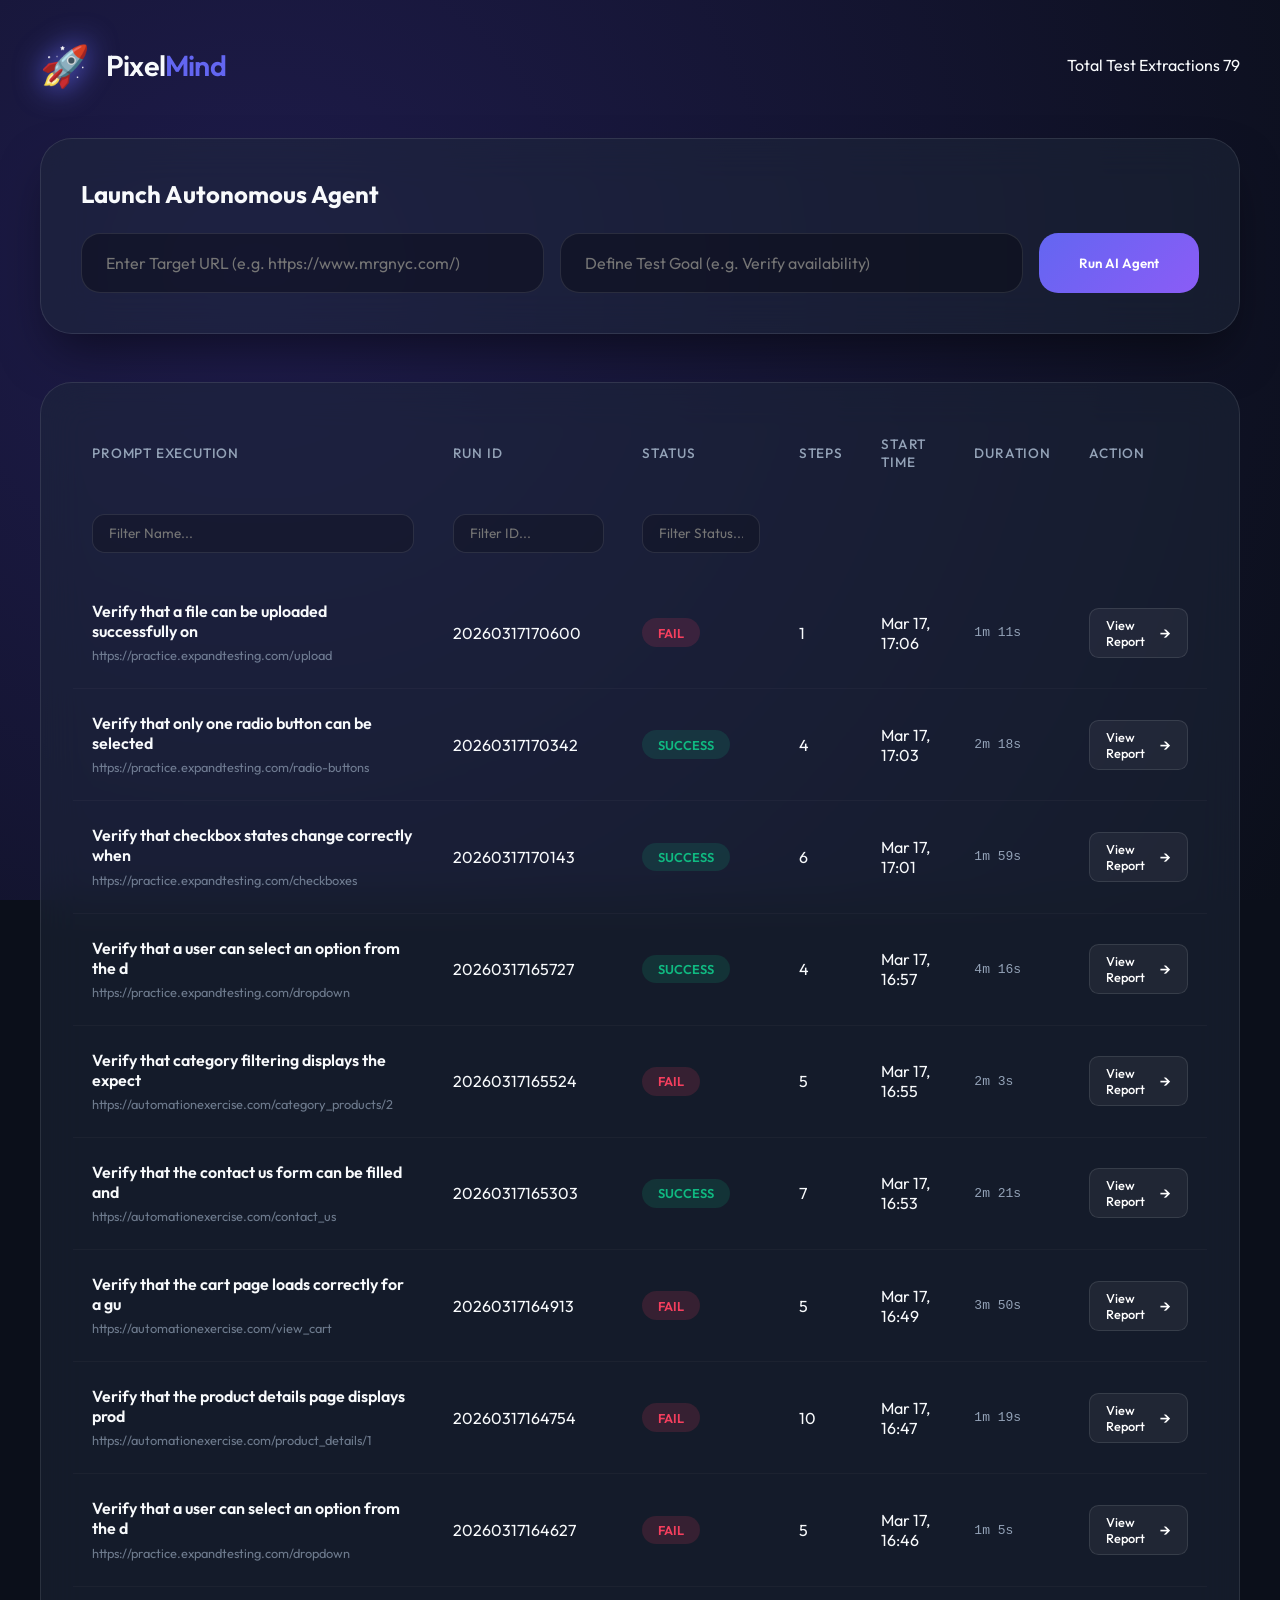
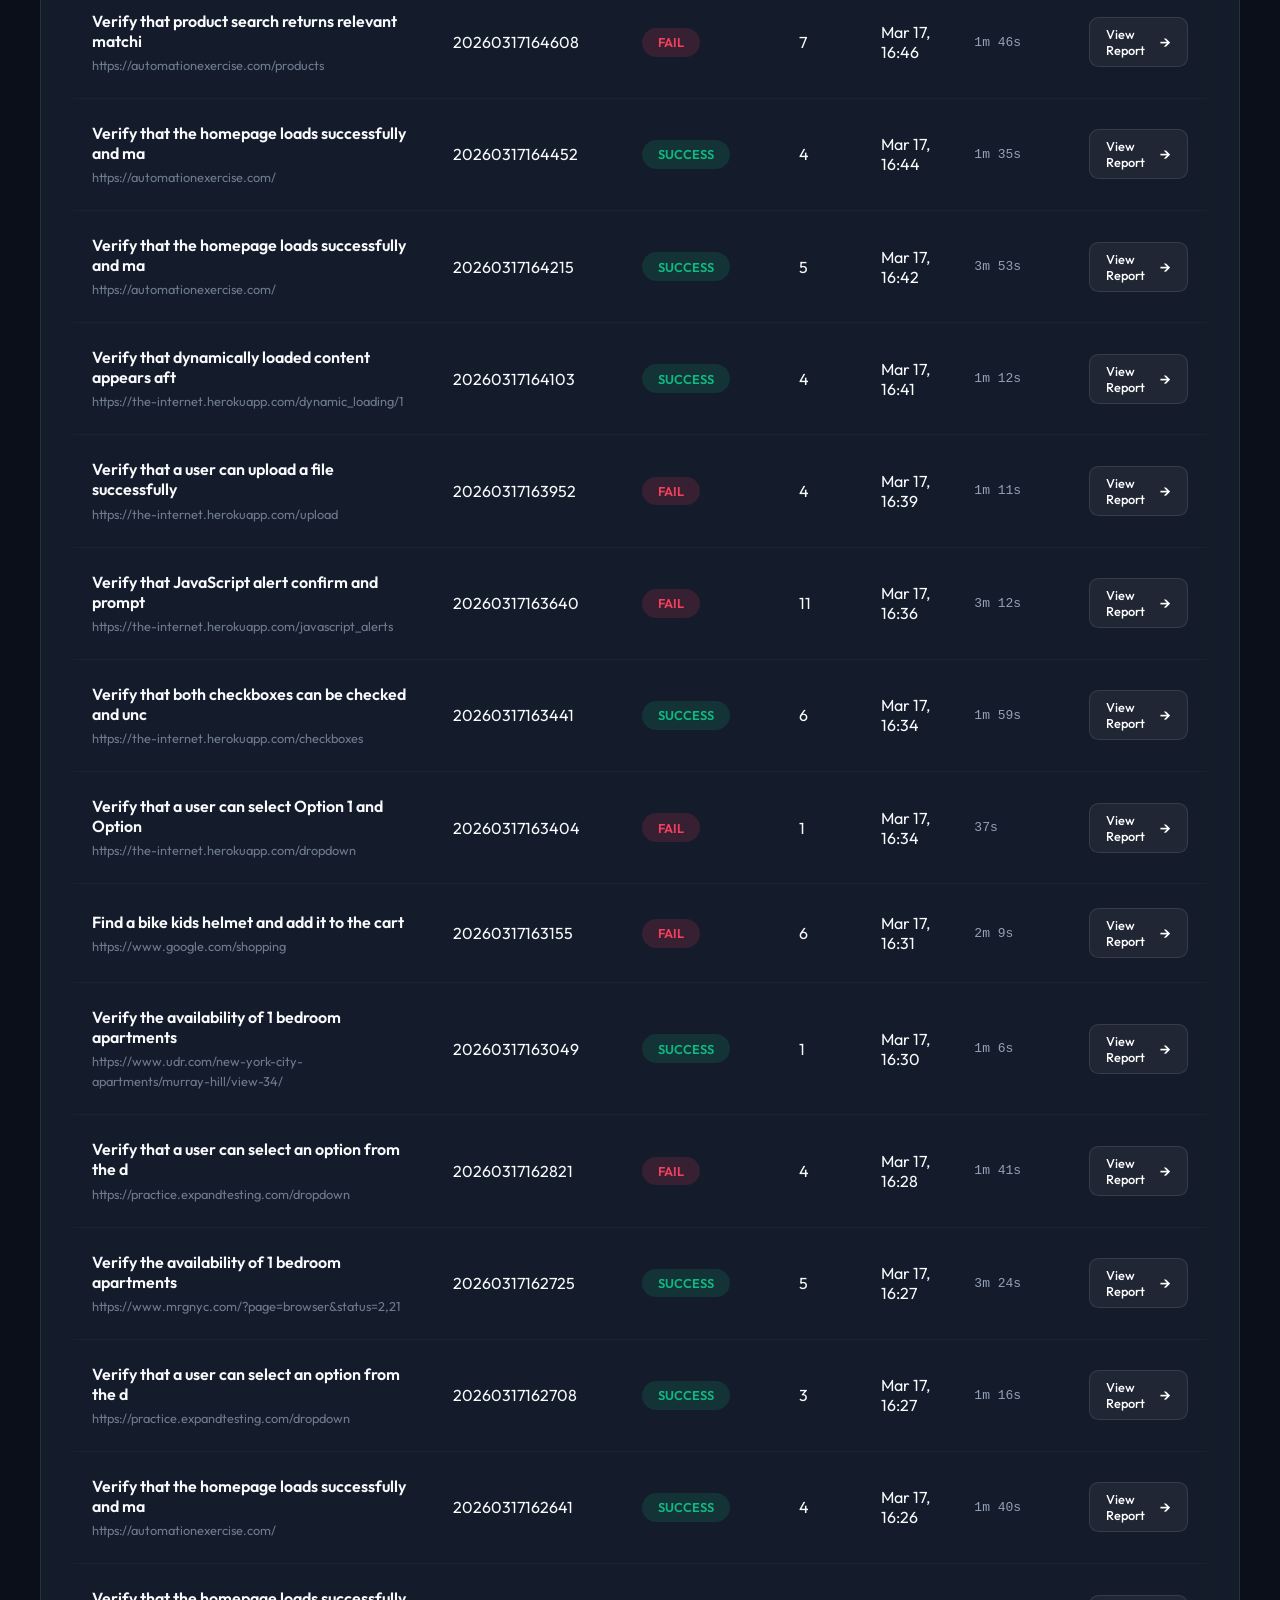
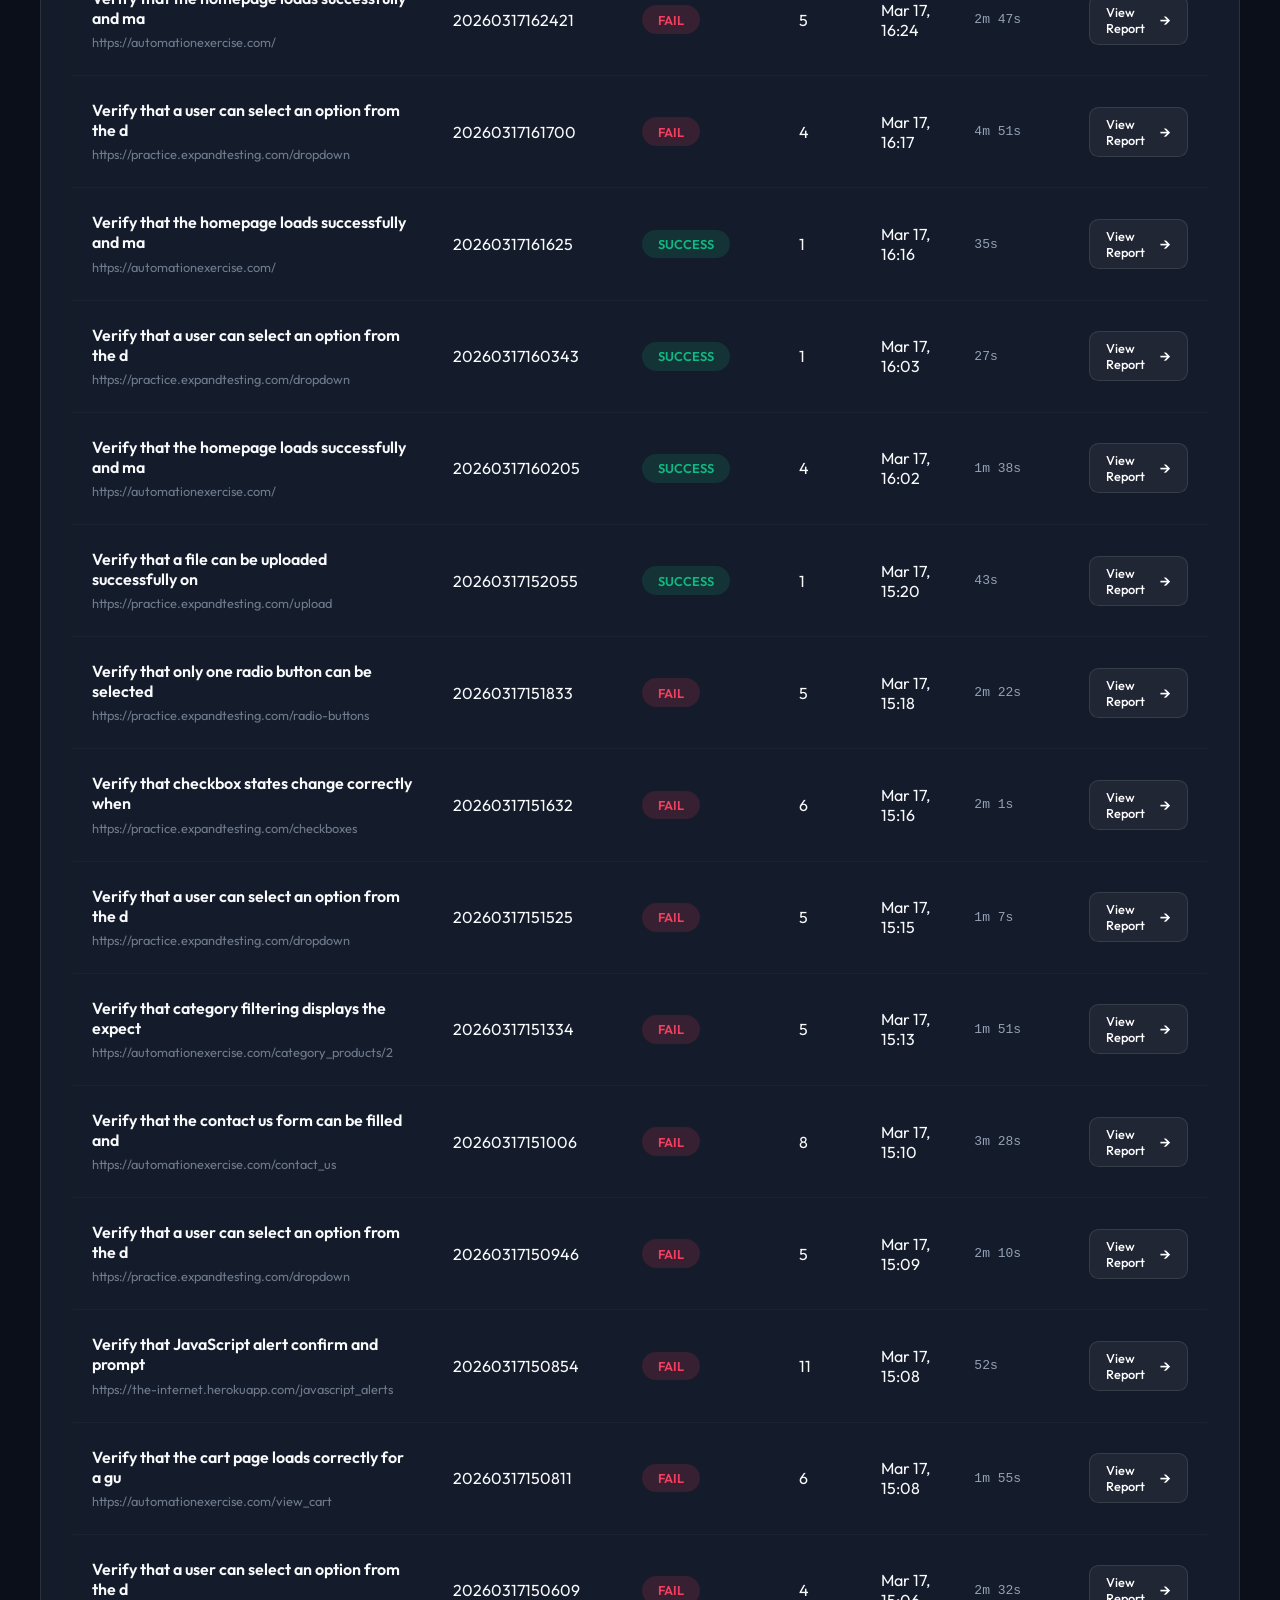
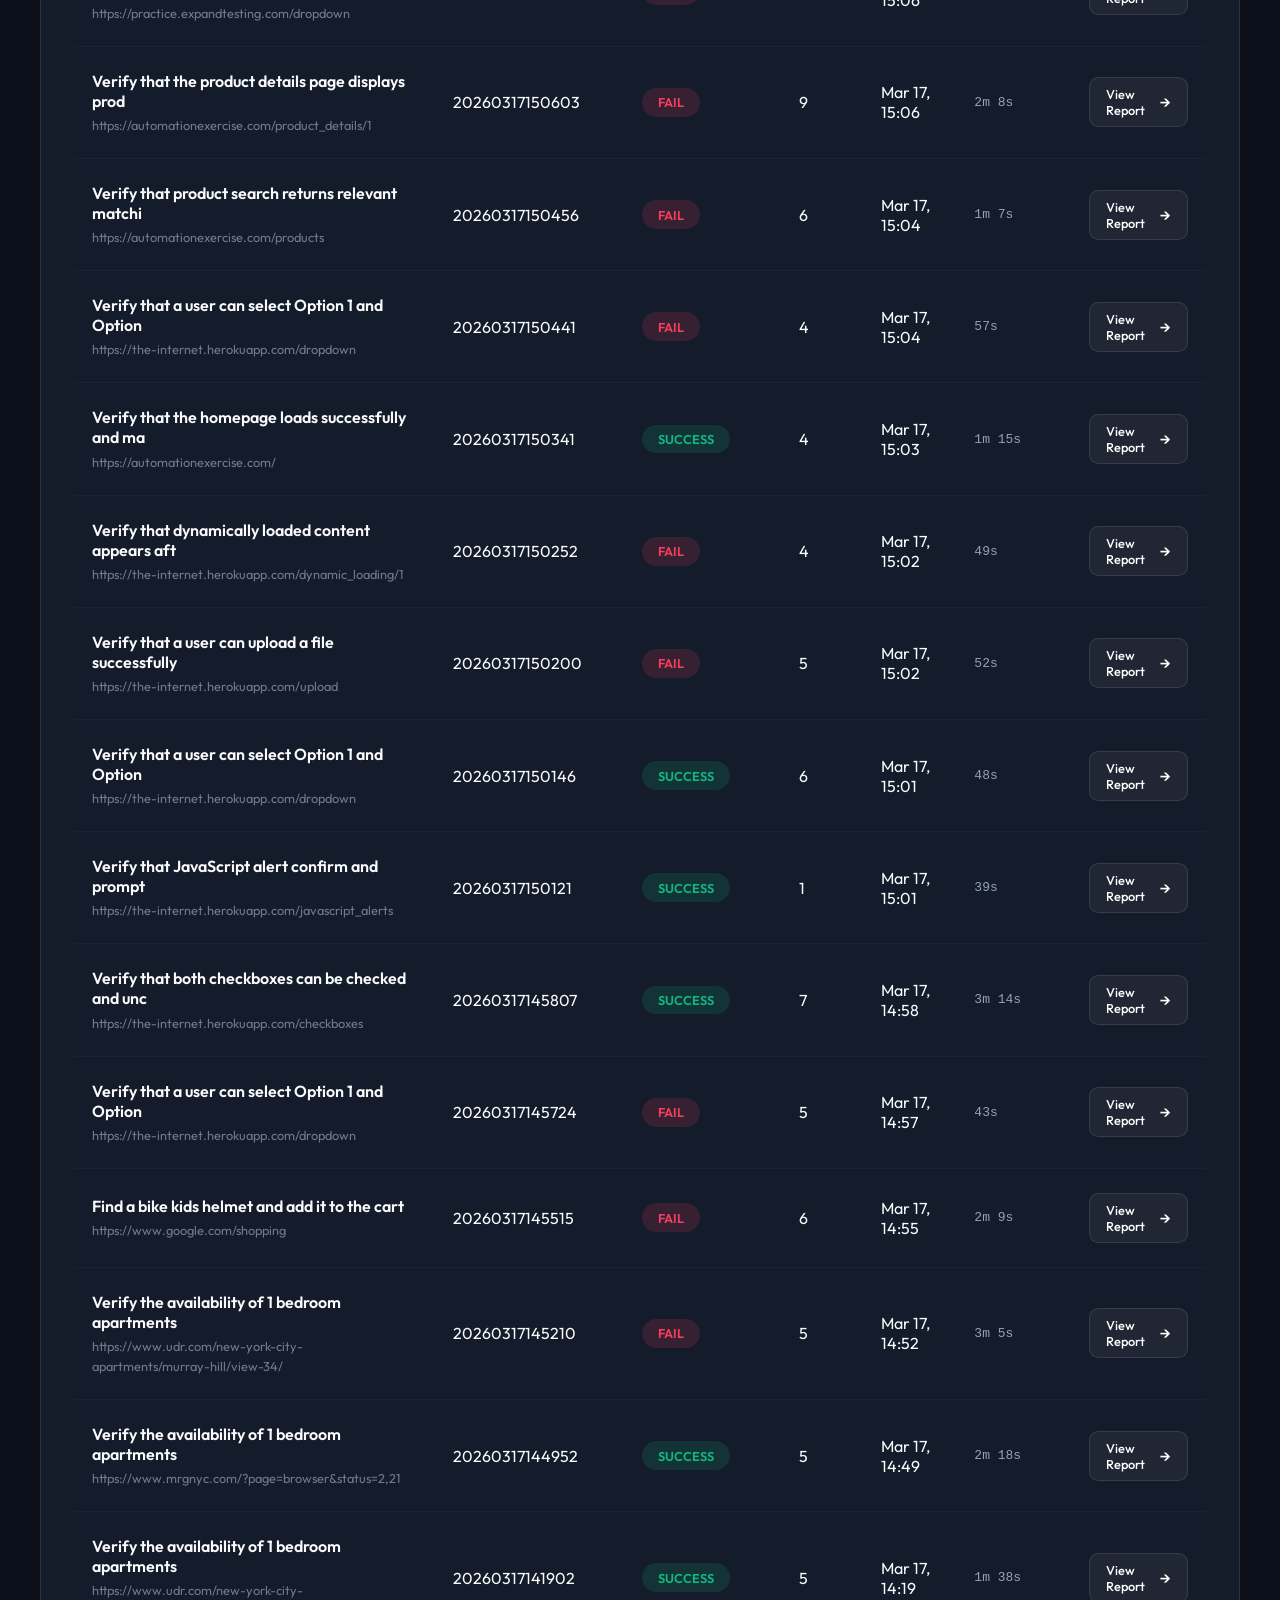
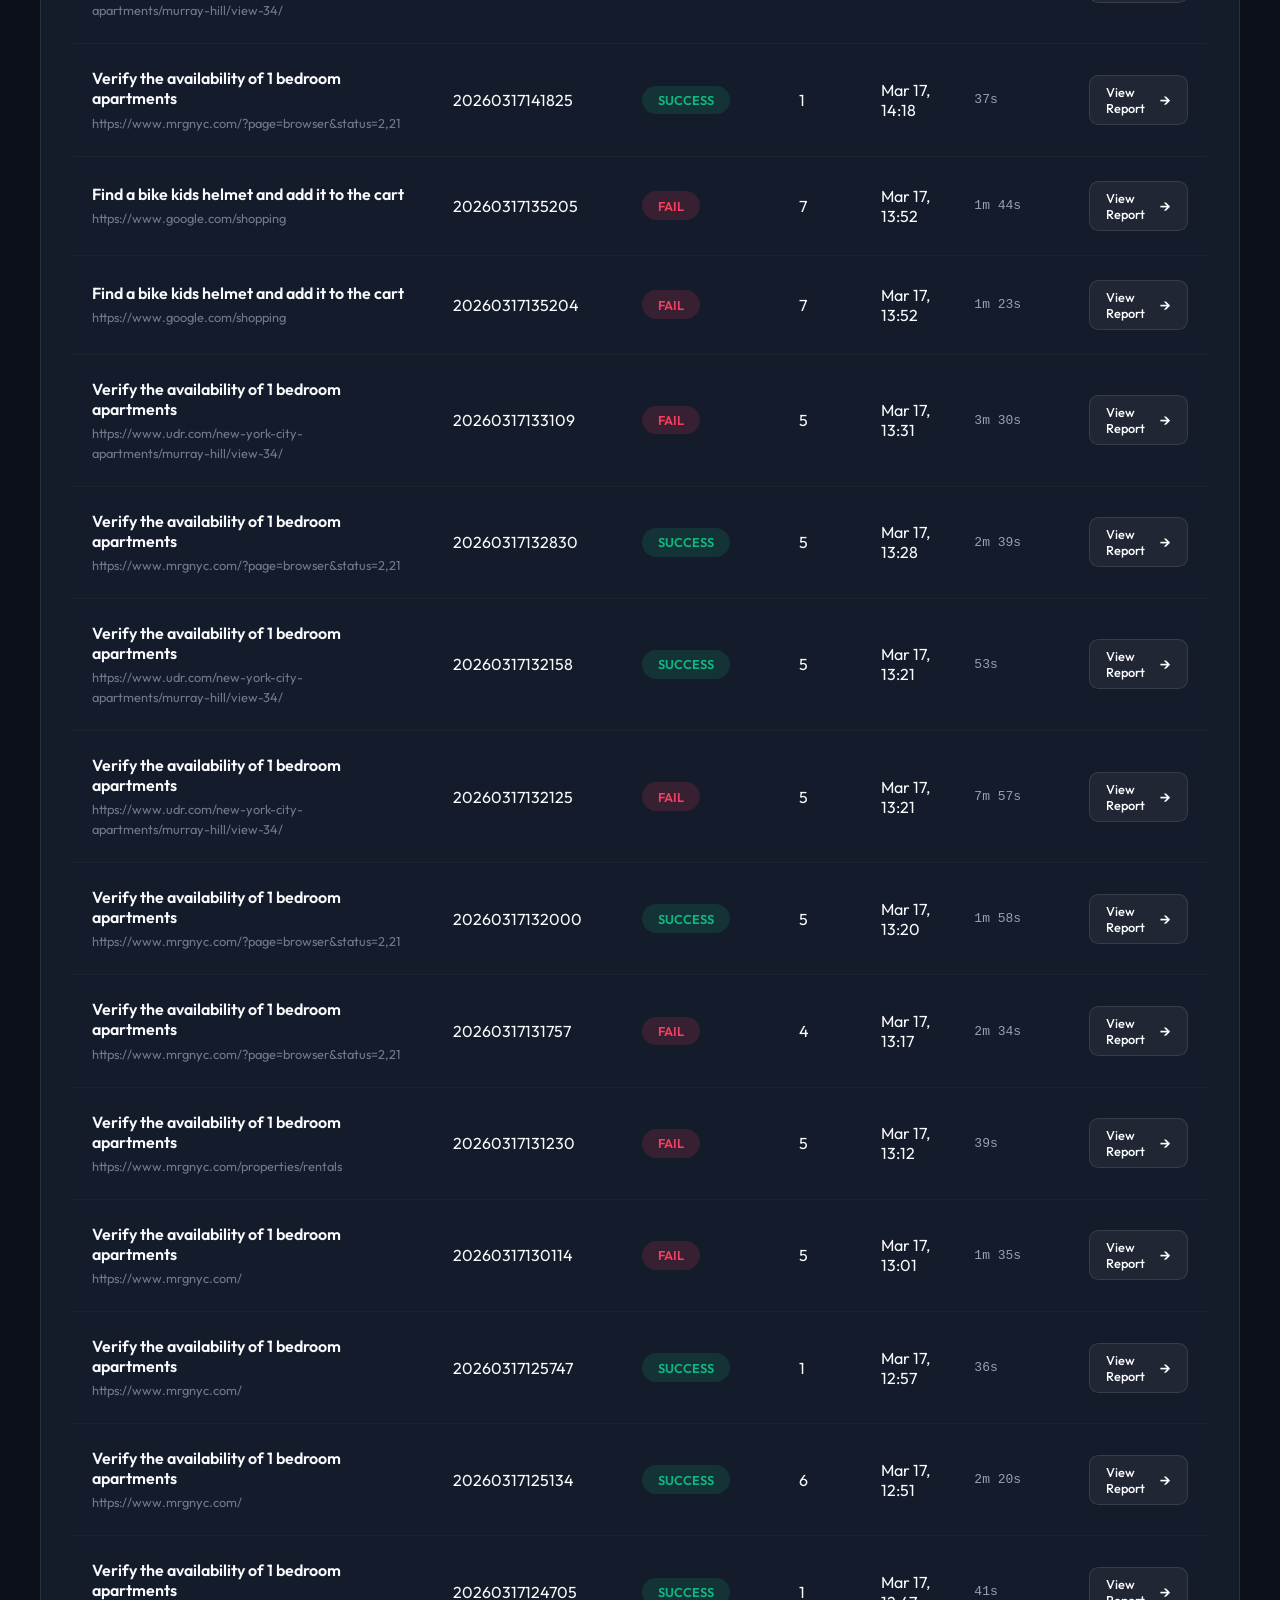
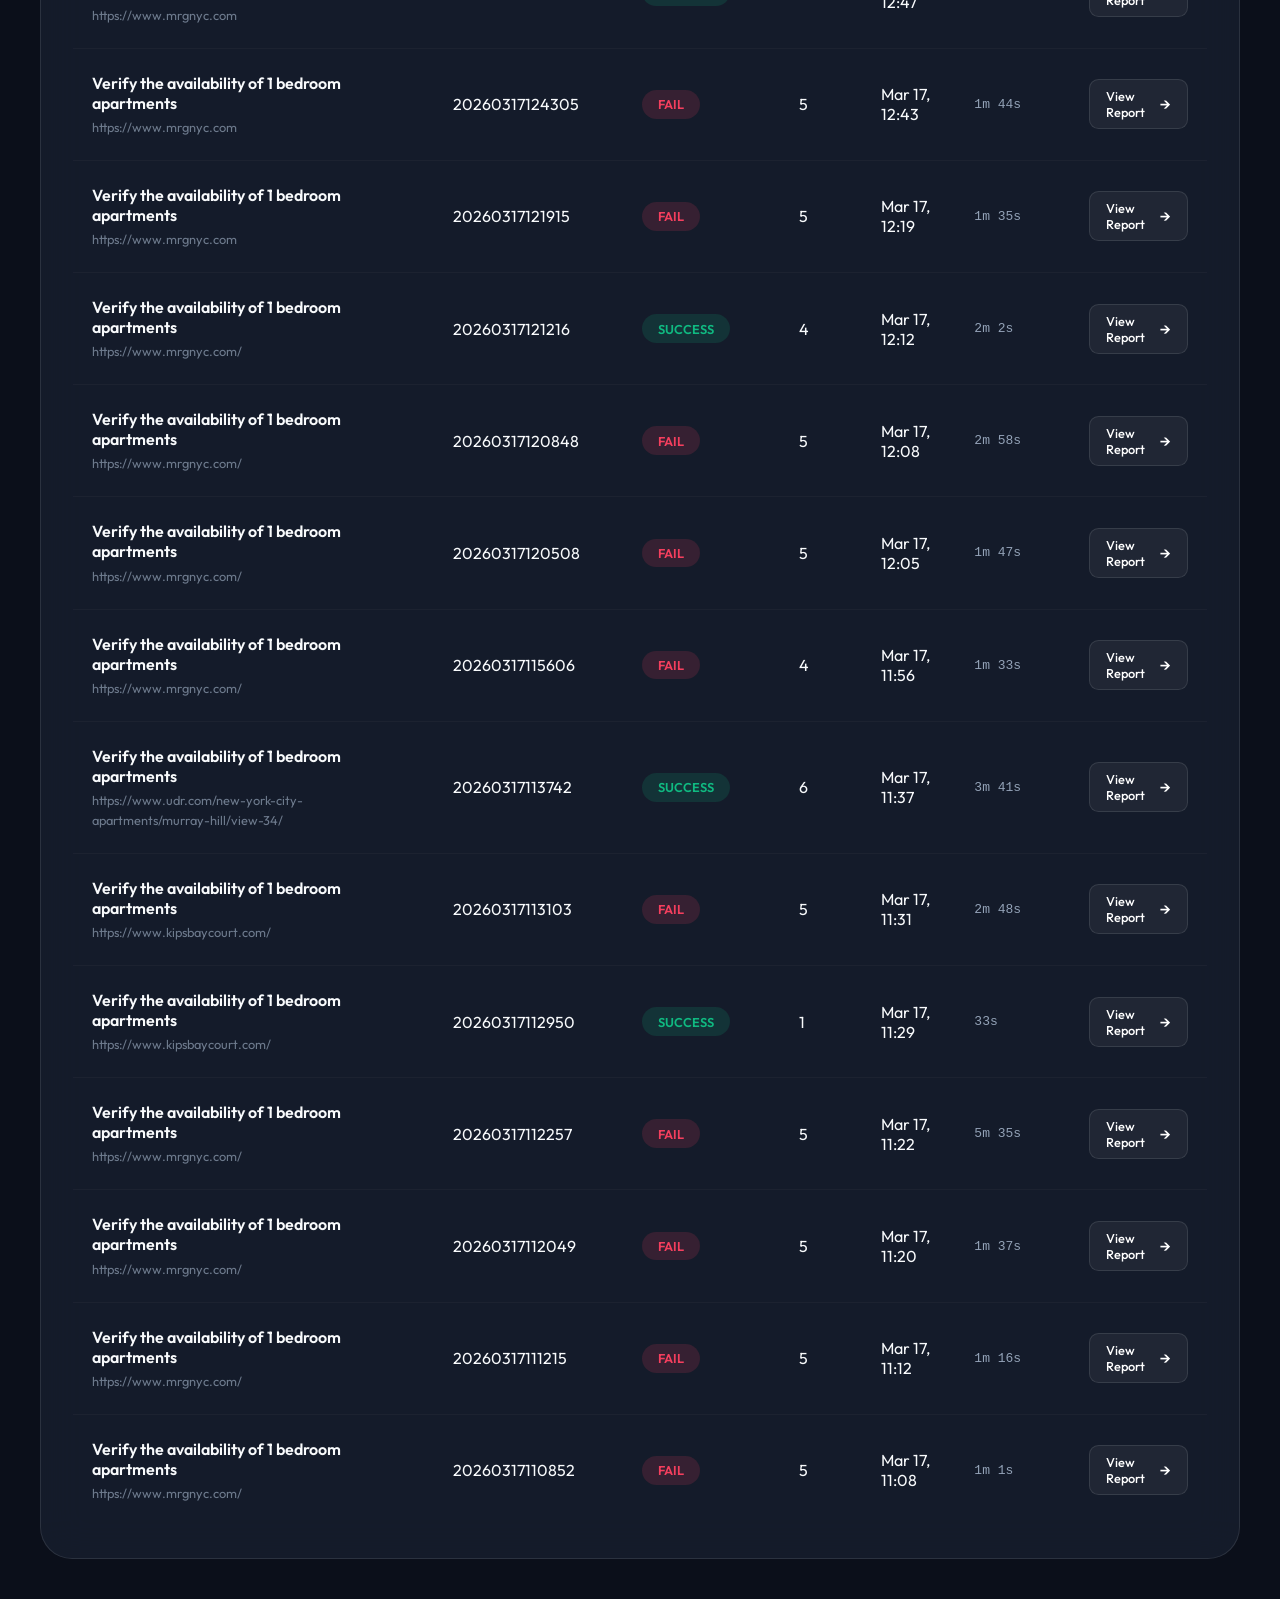
==== dashboard/index.html @ 6b115238 "Initial commit" ====
<!DOCTYPE html>
<html lang="en">
<head>
    <meta charset="UTF-8">
    <meta name="viewport" content="width=device-width, initial-scale=1.0">
    <title>AI Testing Platform - Run Explorer</title>
    <link rel="stylesheet" href="style.css">
    <link href="https://fonts.googleapis.com/css2?family=Outfit:wght@300;400;500;600&display=swap" rel="stylesheet">
</head>
<body>
    <div class="glass-bg"></div>
    <div class="container">
        <header>
            <div class="logo">
                <span class="icon">🚀</span>
                <h1>Pixel<span>Mind</span></h1>
            </div>
            <div class="stats">
                <div class="stat-card">
                    <span class="label">Total Test Extractions</span>
                    <span class="value">79</span>
                </div>
            </div>
        </header>

        <section class="execution-control">
            <div class="control-card">
                <h2>Launch Autonomous Agent</h2>
                <div class="input-group">
                    <input type="text" id="test-url" placeholder="Enter Target URL (e.g. https://www.mrgnyc.com/)">
                    <input type="text" id="test-goal" placeholder="Define Test Goal (e.g. Verify availability)">
                    <button id="run-btn" onclick="startTest()">Run AI Agent</button>
                </div>
                <div id="live-status" class="live-status hidden">
                    <div class="pulse-icon"></div>
                    <span id="status-text">Initialising...</span>
                    <div class="progress-bar"><div id="progress-fill"></div></div>
                </div>
            </div>
        </section>

        <main>
            <section class="explorer-card">
                <div class="table-container">
                    <table class="run-table" id="runs-table">
                        <thead>
                            <tr class="header-row">
                                <th>Prompt execution</th>
                                <th>Run ID</th>
                                <th>Status</th>
                                <th>Steps</th>
                                <th>Start Time</th>
                                <th>Duration</th>
                                <th>Action</th>
                            </tr>
                            <tr class="filter-row">
                                <td><input type="text" id="filter-name" placeholder="Filter Name..." onkeyup="filterTable()"></td>
                                <td><input type="text" id="filter-id" placeholder="Filter ID..." onkeyup="filterTable()"></td>
                                <td><input type="text" id="filter-status" placeholder="Filter Status..." onkeyup="filterTable()"></td>
                                <td></td>
                                <td></td>
                                <td></td>
                                <td></td>
                            </tr>
                        </thead>
                        <tbody>
                            
        <tr>
            <td>
                <span class="run-name">Verify that a file can be uploaded successfully on</span>
                <span class="run-url">https://practice.expandtesting.com/upload</span>
            </td>
            <td>20260317170600</td>
            <td><span class="status-pill fail">FAIL</span></td>
            <td>1</td>
            <td>Mar 17, 17:06</td>
            <td class="run-duration">1m 11s</td>
            <td><a href="report_20260317_170600_Verify_that_a_file_can_be_uploaded_successfully_on.html" class="view-btn">View Report</a></td>
        </tr>
        
        <tr>
            <td>
                <span class="run-name">Verify that only one radio button can be selected </span>
                <span class="run-url">https://practice.expandtesting.com/radio-buttons</span>
            </td>
            <td>20260317170342</td>
            <td><span class="status-pill success">SUCCESS</span></td>
            <td>4</td>
            <td>Mar 17, 17:03</td>
            <td class="run-duration">2m 18s</td>
            <td><a href="report_20260317_170342_Verify_that_only_one_radio_button_can_be_selected_.html" class="view-btn">View Report</a></td>
        </tr>
        
        <tr>
            <td>
                <span class="run-name">Verify that checkbox states change correctly when </span>
                <span class="run-url">https://practice.expandtesting.com/checkboxes</span>
            </td>
            <td>20260317170143</td>
            <td><span class="status-pill success">SUCCESS</span></td>
            <td>6</td>
            <td>Mar 17, 17:01</td>
            <td class="run-duration">1m 59s</td>
            <td><a href="report_20260317_170143_Verify_that_checkbox_states_change_correctly_when_.html" class="view-btn">View Report</a></td>
        </tr>
        
        <tr>
            <td>
                <span class="run-name">Verify that a user can select an option from the d</span>
                <span class="run-url">https://practice.expandtesting.com/dropdown</span>
            </td>
            <td>20260317165727</td>
            <td><span class="status-pill success">SUCCESS</span></td>
            <td>4</td>
            <td>Mar 17, 16:57</td>
            <td class="run-duration">4m 16s</td>
            <td><a href="report_20260317_165727_Verify_that_a_user_can_select_an_option_from_the_d.html" class="view-btn">View Report</a></td>
        </tr>
        
        <tr>
            <td>
                <span class="run-name">Verify that category filtering displays the expect</span>
                <span class="run-url">https://automationexercise.com/category_products/2</span>
            </td>
            <td>20260317165524</td>
            <td><span class="status-pill fail">FAIL</span></td>
            <td>5</td>
            <td>Mar 17, 16:55</td>
            <td class="run-duration">2m 3s</td>
            <td><a href="report_20260317_165524_Verify_that_category_filtering_displays_the_expect.html" class="view-btn">View Report</a></td>
        </tr>
        
        <tr>
            <td>
                <span class="run-name">Verify that the contact us form can be filled and </span>
                <span class="run-url">https://automationexercise.com/contact_us</span>
            </td>
            <td>20260317165303</td>
            <td><span class="status-pill success">SUCCESS</span></td>
            <td>7</td>
            <td>Mar 17, 16:53</td>
            <td class="run-duration">2m 21s</td>
            <td><a href="report_20260317_165303_Verify_that_the_contact_us_form_can_be_filled_and_.html" class="view-btn">View Report</a></td>
        </tr>
        
        <tr>
            <td>
                <span class="run-name">Verify that the cart page loads correctly for a gu</span>
                <span class="run-url">https://automationexercise.com/view_cart</span>
            </td>
            <td>20260317164913</td>
            <td><span class="status-pill fail">FAIL</span></td>
            <td>5</td>
            <td>Mar 17, 16:49</td>
            <td class="run-duration">3m 50s</td>
            <td><a href="report_20260317_164913_Verify_that_the_cart_page_loads_correctly_for_a_gu.html" class="view-btn">View Report</a></td>
        </tr>
        
        <tr>
            <td>
                <span class="run-name">Verify that the product details page displays prod</span>
                <span class="run-url">https://automationexercise.com/product_details/1</span>
            </td>
            <td>20260317164754</td>
            <td><span class="status-pill fail">FAIL</span></td>
            <td>10</td>
            <td>Mar 17, 16:47</td>
            <td class="run-duration">1m 19s</td>
            <td><a href="report_20260317_164754_Verify_that_the_product_details_page_displays_prod.html" class="view-btn">View Report</a></td>
        </tr>
        
        <tr>
            <td>
                <span class="run-name">Verify that a user can select an option from the d</span>
                <span class="run-url">https://practice.expandtesting.com/dropdown</span>
            </td>
            <td>20260317164627</td>
            <td><span class="status-pill fail">FAIL</span></td>
            <td>5</td>
            <td>Mar 17, 16:46</td>
            <td class="run-duration">1m 5s</td>
            <td><a href="report_20260317_164627_Verify_that_a_user_can_select_an_option_from_the_d.html" class="view-btn">View Report</a></td>
        </tr>
        
        <tr>
            <td>
                <span class="run-name">Verify that product search returns relevant matchi</span>
                <span class="run-url">https://automationexercise.com/products</span>
            </td>
            <td>20260317164608</td>
            <td><span class="status-pill fail">FAIL</span></td>
            <td>7</td>
            <td>Mar 17, 16:46</td>
            <td class="run-duration">1m 46s</td>
            <td><a href="report_20260317_164608_Verify_that_product_search_returns_relevant_matchi.html" class="view-btn">View Report</a></td>
        </tr>
        
        <tr>
            <td>
                <span class="run-name">Verify that the homepage loads successfully and ma</span>
                <span class="run-url">https://automationexercise.com/</span>
            </td>
            <td>20260317164452</td>
            <td><span class="status-pill success">SUCCESS</span></td>
            <td>4</td>
            <td>Mar 17, 16:44</td>
            <td class="run-duration">1m 35s</td>
            <td><a href="report_20260317_164452_Verify_that_the_homepage_loads_successfully_and_ma.html" class="view-btn">View Report</a></td>
        </tr>
        
        <tr>
            <td>
                <span class="run-name">Verify that the homepage loads successfully and ma</span>
                <span class="run-url">https://automationexercise.com/</span>
            </td>
            <td>20260317164215</td>
            <td><span class="status-pill success">SUCCESS</span></td>
            <td>5</td>
            <td>Mar 17, 16:42</td>
            <td class="run-duration">3m 53s</td>
            <td><a href="report_20260317_164215_Verify_that_the_homepage_loads_successfully_and_ma.html" class="view-btn">View Report</a></td>
        </tr>
        
        <tr>
            <td>
                <span class="run-name">Verify that dynamically loaded content appears aft</span>
                <span class="run-url">https://the-internet.herokuapp.com/dynamic_loading/1</span>
            </td>
            <td>20260317164103</td>
            <td><span class="status-pill success">SUCCESS</span></td>
            <td>4</td>
            <td>Mar 17, 16:41</td>
            <td class="run-duration">1m 12s</td>
            <td><a href="report_20260317_164103_Verify_that_dynamically_loaded_content_appears_aft.html" class="view-btn">View Report</a></td>
        </tr>
        
        <tr>
            <td>
                <span class="run-name">Verify that a user can upload a file successfully </span>
                <span class="run-url">https://the-internet.herokuapp.com/upload</span>
            </td>
            <td>20260317163952</td>
            <td><span class="status-pill fail">FAIL</span></td>
            <td>4</td>
            <td>Mar 17, 16:39</td>
            <td class="run-duration">1m 11s</td>
            <td><a href="report_20260317_163952_Verify_that_a_user_can_upload_a_file_successfully_.html" class="view-btn">View Report</a></td>
        </tr>
        
        <tr>
            <td>
                <span class="run-name">Verify that JavaScript alert  confirm  and prompt </span>
                <span class="run-url">https://the-internet.herokuapp.com/javascript_alerts</span>
            </td>
            <td>20260317163640</td>
            <td><span class="status-pill fail">FAIL</span></td>
            <td>11</td>
            <td>Mar 17, 16:36</td>
            <td class="run-duration">3m 12s</td>
            <td><a href="report_20260317_163640_Verify_that_JavaScript_alert__confirm__and_prompt_.html" class="view-btn">View Report</a></td>
        </tr>
        
        <tr>
            <td>
                <span class="run-name">Verify that both checkboxes can be checked and unc</span>
                <span class="run-url">https://the-internet.herokuapp.com/checkboxes</span>
            </td>
            <td>20260317163441</td>
            <td><span class="status-pill success">SUCCESS</span></td>
            <td>6</td>
            <td>Mar 17, 16:34</td>
            <td class="run-duration">1m 59s</td>
            <td><a href="report_20260317_163441_Verify_that_both_checkboxes_can_be_checked_and_unc.html" class="view-btn">View Report</a></td>
        </tr>
        
        <tr>
            <td>
                <span class="run-name">Verify that a user can select Option 1 and Option </span>
                <span class="run-url">https://the-internet.herokuapp.com/dropdown</span>
            </td>
            <td>20260317163404</td>
            <td><span class="status-pill fail">FAIL</span></td>
            <td>1</td>
            <td>Mar 17, 16:34</td>
            <td class="run-duration">37s</td>
            <td><a href="report_20260317_163404_Verify_that_a_user_can_select_Option_1_and_Option_.html" class="view-btn">View Report</a></td>
        </tr>
        
        <tr>
            <td>
                <span class="run-name">Find a bike kids helmet and add it to the cart</span>
                <span class="run-url">https://www.google.com/shopping</span>
            </td>
            <td>20260317163155</td>
            <td><span class="status-pill fail">FAIL</span></td>
            <td>6</td>
            <td>Mar 17, 16:31</td>
            <td class="run-duration">2m 9s</td>
            <td><a href="report_20260317_163155_Find_a_bike_kids_helmet_and_add_it_to_the_cart.html" class="view-btn">View Report</a></td>
        </tr>
        
        <tr>
            <td>
                <span class="run-name">Verify the availability of 1 bedroom apartments</span>
                <span class="run-url">https://www.udr.com/new-york-city-apartments/murray-hill/view-34/</span>
            </td>
            <td>20260317163049</td>
            <td><span class="status-pill success">SUCCESS</span></td>
            <td>1</td>
            <td>Mar 17, 16:30</td>
            <td class="run-duration">1m 6s</td>
            <td><a href="report_20260317_163049_Verify_the_availability_of_1_bedroom_apartments.html" class="view-btn">View Report</a></td>
        </tr>
        
        <tr>
            <td>
                <span class="run-name">Verify that a user can select an option from the d</span>
                <span class="run-url">https://practice.expandtesting.com/dropdown</span>
            </td>
            <td>20260317162821</td>
            <td><span class="status-pill fail">FAIL</span></td>
            <td>4</td>
            <td>Mar 17, 16:28</td>
            <td class="run-duration">1m 41s</td>
            <td><a href="report_20260317_162821_Verify_that_a_user_can_select_an_option_from_the_d.html" class="view-btn">View Report</a></td>
        </tr>
        
        <tr>
            <td>
                <span class="run-name">Verify the availability of 1 bedroom apartments</span>
                <span class="run-url">https://www.mrgnyc.com/?page=browser&status=2,21</span>
            </td>
            <td>20260317162725</td>
            <td><span class="status-pill success">SUCCESS</span></td>
            <td>5</td>
            <td>Mar 17, 16:27</td>
            <td class="run-duration">3m 24s</td>
            <td><a href="report_20260317_162725_Verify_the_availability_of_1_bedroom_apartments.html" class="view-btn">View Report</a></td>
        </tr>
        
        <tr>
            <td>
                <span class="run-name">Verify that a user can select an option from the d</span>
                <span class="run-url">https://practice.expandtesting.com/dropdown</span>
            </td>
            <td>20260317162708</td>
            <td><span class="status-pill success">SUCCESS</span></td>
            <td>3</td>
            <td>Mar 17, 16:27</td>
            <td class="run-duration">1m 16s</td>
            <td><a href="report_20260317_162708_Verify_that_a_user_can_select_an_option_from_the_d.html" class="view-btn">View Report</a></td>
        </tr>
        
        <tr>
            <td>
                <span class="run-name">Verify that the homepage loads successfully and ma</span>
                <span class="run-url">https://automationexercise.com/</span>
            </td>
            <td>20260317162641</td>
            <td><span class="status-pill success">SUCCESS</span></td>
            <td>4</td>
            <td>Mar 17, 16:26</td>
            <td class="run-duration">1m 40s</td>
            <td><a href="report_20260317_162641_Verify_that_the_homepage_loads_successfully_and_ma.html" class="view-btn">View Report</a></td>
        </tr>
        
        <tr>
            <td>
                <span class="run-name">Verify that the homepage loads successfully and ma</span>
                <span class="run-url">https://automationexercise.com/</span>
            </td>
            <td>20260317162421</td>
            <td><span class="status-pill fail">FAIL</span></td>
            <td>5</td>
            <td>Mar 17, 16:24</td>
            <td class="run-duration">2m 47s</td>
            <td><a href="report_20260317_162421_Verify_that_the_homepage_loads_successfully_and_ma.html" class="view-btn">View Report</a></td>
        </tr>
        
        <tr>
            <td>
                <span class="run-name">Verify that a user can select an option from the d</span>
                <span class="run-url">https://practice.expandtesting.com/dropdown</span>
            </td>
            <td>20260317161700</td>
            <td><span class="status-pill fail">FAIL</span></td>
            <td>4</td>
            <td>Mar 17, 16:17</td>
            <td class="run-duration">4m 51s</td>
            <td><a href="report_20260317_161700_Verify_that_a_user_can_select_an_option_from_the_d.html" class="view-btn">View Report</a></td>
        </tr>
        
        <tr>
            <td>
                <span class="run-name">Verify that the homepage loads successfully and ma</span>
                <span class="run-url">https://automationexercise.com/</span>
            </td>
            <td>20260317161625</td>
            <td><span class="status-pill success">SUCCESS</span></td>
            <td>1</td>
            <td>Mar 17, 16:16</td>
            <td class="run-duration">35s</td>
            <td><a href="report_20260317_161625_Verify_that_the_homepage_loads_successfully_and_ma.html" class="view-btn">View Report</a></td>
        </tr>
        
        <tr>
            <td>
                <span class="run-name">Verify that a user can select an option from the d</span>
                <span class="run-url">https://practice.expandtesting.com/dropdown</span>
            </td>
            <td>20260317160343</td>
            <td><span class="status-pill success">SUCCESS</span></td>
            <td>1</td>
            <td>Mar 17, 16:03</td>
            <td class="run-duration">27s</td>
            <td><a href="report_20260317_160343_Verify_that_a_user_can_select_an_option_from_the_d.html" class="view-btn">View Report</a></td>
        </tr>
        
        <tr>
            <td>
                <span class="run-name">Verify that the homepage loads successfully and ma</span>
                <span class="run-url">https://automationexercise.com/</span>
            </td>
            <td>20260317160205</td>
            <td><span class="status-pill success">SUCCESS</span></td>
            <td>4</td>
            <td>Mar 17, 16:02</td>
            <td class="run-duration">1m 38s</td>
            <td><a href="report_20260317_160205_Verify_that_the_homepage_loads_successfully_and_ma.html" class="view-btn">View Report</a></td>
        </tr>
        
        <tr>
            <td>
                <span class="run-name">Verify that a file can be uploaded successfully on</span>
                <span class="run-url">https://practice.expandtesting.com/upload</span>
            </td>
            <td>20260317152055</td>
            <td><span class="status-pill success">SUCCESS</span></td>
            <td>1</td>
            <td>Mar 17, 15:20</td>
            <td class="run-duration">43s</td>
            <td><a href="report_20260317_152055_Verify_that_a_file_can_be_uploaded_successfully_on.html" class="view-btn">View Report</a></td>
        </tr>
        
        <tr>
            <td>
                <span class="run-name">Verify that only one radio button can be selected </span>
                <span class="run-url">https://practice.expandtesting.com/radio-buttons</span>
            </td>
            <td>20260317151833</td>
            <td><span class="status-pill fail">FAIL</span></td>
            <td>5</td>
            <td>Mar 17, 15:18</td>
            <td class="run-duration">2m 22s</td>
            <td><a href="report_20260317_151833_Verify_that_only_one_radio_button_can_be_selected_.html" class="view-btn">View Report</a></td>
        </tr>
        
        <tr>
            <td>
                <span class="run-name">Verify that checkbox states change correctly when </span>
                <span class="run-url">https://practice.expandtesting.com/checkboxes</span>
            </td>
            <td>20260317151632</td>
            <td><span class="status-pill fail">FAIL</span></td>
            <td>6</td>
            <td>Mar 17, 15:16</td>
            <td class="run-duration">2m 1s</td>
            <td><a href="report_20260317_151632_Verify_that_checkbox_states_change_correctly_when_.html" class="view-btn">View Report</a></td>
        </tr>
        
        <tr>
            <td>
                <span class="run-name">Verify that a user can select an option from the d</span>
                <span class="run-url">https://practice.expandtesting.com/dropdown</span>
            </td>
            <td>20260317151525</td>
            <td><span class="status-pill fail">FAIL</span></td>
            <td>5</td>
            <td>Mar 17, 15:15</td>
            <td class="run-duration">1m 7s</td>
            <td><a href="report_20260317_151525_Verify_that_a_user_can_select_an_option_from_the_d.html" class="view-btn">View Report</a></td>
        </tr>
        
        <tr>
            <td>
                <span class="run-name">Verify that category filtering displays the expect</span>
                <span class="run-url">https://automationexercise.com/category_products/2</span>
            </td>
            <td>20260317151334</td>
            <td><span class="status-pill fail">FAIL</span></td>
            <td>5</td>
            <td>Mar 17, 15:13</td>
            <td class="run-duration">1m 51s</td>
            <td><a href="report_20260317_151334_Verify_that_category_filtering_displays_the_expect.html" class="view-btn">View Report</a></td>
        </tr>
        
        <tr>
            <td>
                <span class="run-name">Verify that the contact us form can be filled and </span>
                <span class="run-url">https://automationexercise.com/contact_us</span>
            </td>
            <td>20260317151006</td>
            <td><span class="status-pill fail">FAIL</span></td>
            <td>8</td>
            <td>Mar 17, 15:10</td>
            <td class="run-duration">3m 28s</td>
            <td><a href="report_20260317_151006_Verify_that_the_contact_us_form_can_be_filled_and_.html" class="view-btn">View Report</a></td>
        </tr>
        
        <tr>
            <td>
                <span class="run-name">Verify that a user can select an option from the d</span>
                <span class="run-url">https://practice.expandtesting.com/dropdown</span>
            </td>
            <td>20260317150946</td>
            <td><span class="status-pill fail">FAIL</span></td>
            <td>5</td>
            <td>Mar 17, 15:09</td>
            <td class="run-duration">2m 10s</td>
            <td><a href="report_20260317_150946_Verify_that_a_user_can_select_an_option_from_the_d.html" class="view-btn">View Report</a></td>
        </tr>
        
        <tr>
            <td>
                <span class="run-name">Verify that JavaScript alert  confirm  and prompt </span>
                <span class="run-url">https://the-internet.herokuapp.com/javascript_alerts</span>
            </td>
            <td>20260317150854</td>
            <td><span class="status-pill fail">FAIL</span></td>
            <td>11</td>
            <td>Mar 17, 15:08</td>
            <td class="run-duration">52s</td>
            <td><a href="report_20260317_150854_Verify_that_JavaScript_alert__confirm__and_prompt_.html" class="view-btn">View Report</a></td>
        </tr>
        
        <tr>
            <td>
                <span class="run-name">Verify that the cart page loads correctly for a gu</span>
                <span class="run-url">https://automationexercise.com/view_cart</span>
            </td>
            <td>20260317150811</td>
            <td><span class="status-pill fail">FAIL</span></td>
            <td>6</td>
            <td>Mar 17, 15:08</td>
            <td class="run-duration">1m 55s</td>
            <td><a href="report_20260317_150811_Verify_that_the_cart_page_loads_correctly_for_a_gu.html" class="view-btn">View Report</a></td>
        </tr>
        
        <tr>
            <td>
                <span class="run-name">Verify that a user can select an option from the d</span>
                <span class="run-url">https://practice.expandtesting.com/dropdown</span>
            </td>
            <td>20260317150609</td>
            <td><span class="status-pill fail">FAIL</span></td>
            <td>4</td>
            <td>Mar 17, 15:06</td>
            <td class="run-duration">2m 32s</td>
            <td><a href="report_20260317_150609_Verify_that_a_user_can_select_an_option_from_the_d.html" class="view-btn">View Report</a></td>
        </tr>
        
        <tr>
            <td>
                <span class="run-name">Verify that the product details page displays prod</span>
                <span class="run-url">https://automationexercise.com/product_details/1</span>
            </td>
            <td>20260317150603</td>
            <td><span class="status-pill fail">FAIL</span></td>
            <td>9</td>
            <td>Mar 17, 15:06</td>
            <td class="run-duration">2m 8s</td>
            <td><a href="report_20260317_150603_Verify_that_the_product_details_page_displays_prod.html" class="view-btn">View Report</a></td>
        </tr>
        
        <tr>
            <td>
                <span class="run-name">Verify that product search returns relevant matchi</span>
                <span class="run-url">https://automationexercise.com/products</span>
            </td>
            <td>20260317150456</td>
            <td><span class="status-pill fail">FAIL</span></td>
            <td>6</td>
            <td>Mar 17, 15:04</td>
            <td class="run-duration">1m 7s</td>
            <td><a href="report_20260317_150456_Verify_that_product_search_returns_relevant_matchi.html" class="view-btn">View Report</a></td>
        </tr>
        
        <tr>
            <td>
                <span class="run-name">Verify that a user can select Option 1 and Option </span>
                <span class="run-url">https://the-internet.herokuapp.com/dropdown</span>
            </td>
            <td>20260317150441</td>
            <td><span class="status-pill fail">FAIL</span></td>
            <td>4</td>
            <td>Mar 17, 15:04</td>
            <td class="run-duration">57s</td>
            <td><a href="report_20260317_150441_Verify_that_a_user_can_select_Option_1_and_Option_.html" class="view-btn">View Report</a></td>
        </tr>
        
        <tr>
            <td>
                <span class="run-name">Verify that the homepage loads successfully and ma</span>
                <span class="run-url">https://automationexercise.com/</span>
            </td>
            <td>20260317150341</td>
            <td><span class="status-pill success">SUCCESS</span></td>
            <td>4</td>
            <td>Mar 17, 15:03</td>
            <td class="run-duration">1m 15s</td>
            <td><a href="report_20260317_150341_Verify_that_the_homepage_loads_successfully_and_ma.html" class="view-btn">View Report</a></td>
        </tr>
        
        <tr>
            <td>
                <span class="run-name">Verify that dynamically loaded content appears aft</span>
                <span class="run-url">https://the-internet.herokuapp.com/dynamic_loading/1</span>
            </td>
            <td>20260317150252</td>
            <td><span class="status-pill fail">FAIL</span></td>
            <td>4</td>
            <td>Mar 17, 15:02</td>
            <td class="run-duration">49s</td>
            <td><a href="report_20260317_150252_Verify_that_dynamically_loaded_content_appears_aft.html" class="view-btn">View Report</a></td>
        </tr>
        
        <tr>
            <td>
                <span class="run-name">Verify that a user can upload a file successfully </span>
                <span class="run-url">https://the-internet.herokuapp.com/upload</span>
            </td>
            <td>20260317150200</td>
            <td><span class="status-pill fail">FAIL</span></td>
            <td>5</td>
            <td>Mar 17, 15:02</td>
            <td class="run-duration">52s</td>
            <td><a href="report_20260317_150200_Verify_that_a_user_can_upload_a_file_successfully_.html" class="view-btn">View Report</a></td>
        </tr>
        
        <tr>
            <td>
                <span class="run-name">Verify that a user can select Option 1 and Option </span>
                <span class="run-url">https://the-internet.herokuapp.com/dropdown</span>
            </td>
            <td>20260317150146</td>
            <td><span class="status-pill success">SUCCESS</span></td>
            <td>6</td>
            <td>Mar 17, 15:01</td>
            <td class="run-duration">48s</td>
            <td><a href="report_20260317_150146_Verify_that_a_user_can_select_Option_1_and_Option_.html" class="view-btn">View Report</a></td>
        </tr>
        
        <tr>
            <td>
                <span class="run-name">Verify that JavaScript alert  confirm  and prompt </span>
                <span class="run-url">https://the-internet.herokuapp.com/javascript_alerts</span>
            </td>
            <td>20260317150121</td>
            <td><span class="status-pill success">SUCCESS</span></td>
            <td>1</td>
            <td>Mar 17, 15:01</td>
            <td class="run-duration">39s</td>
            <td><a href="report_20260317_150121_Verify_that_JavaScript_alert__confirm__and_prompt_.html" class="view-btn">View Report</a></td>
        </tr>
        
        <tr>
            <td>
                <span class="run-name">Verify that both checkboxes can be checked and unc</span>
                <span class="run-url">https://the-internet.herokuapp.com/checkboxes</span>
            </td>
            <td>20260317145807</td>
            <td><span class="status-pill success">SUCCESS</span></td>
            <td>7</td>
            <td>Mar 17, 14:58</td>
            <td class="run-duration">3m 14s</td>
            <td><a href="report_20260317_145807_Verify_that_both_checkboxes_can_be_checked_and_unc.html" class="view-btn">View Report</a></td>
        </tr>
        
        <tr>
            <td>
                <span class="run-name">Verify that a user can select Option 1 and Option </span>
                <span class="run-url">https://the-internet.herokuapp.com/dropdown</span>
            </td>
            <td>20260317145724</td>
            <td><span class="status-pill fail">FAIL</span></td>
            <td>5</td>
            <td>Mar 17, 14:57</td>
            <td class="run-duration">43s</td>
            <td><a href="report_20260317_145724_Verify_that_a_user_can_select_Option_1_and_Option_.html" class="view-btn">View Report</a></td>
        </tr>
        
        <tr>
            <td>
                <span class="run-name">Find a bike kids helmet and add it to the cart</span>
                <span class="run-url">https://www.google.com/shopping</span>
            </td>
            <td>20260317145515</td>
            <td><span class="status-pill fail">FAIL</span></td>
            <td>6</td>
            <td>Mar 17, 14:55</td>
            <td class="run-duration">2m 9s</td>
            <td><a href="report_20260317_145515_Find_a_bike_kids_helmet_and_add_it_to_the_cart.html" class="view-btn">View Report</a></td>
        </tr>
        
        <tr>
            <td>
                <span class="run-name">Verify the availability of 1 bedroom apartments</span>
                <span class="run-url">https://www.udr.com/new-york-city-apartments/murray-hill/view-34/</span>
            </td>
            <td>20260317145210</td>
            <td><span class="status-pill fail">FAIL</span></td>
            <td>5</td>
            <td>Mar 17, 14:52</td>
            <td class="run-duration">3m 5s</td>
            <td><a href="report_20260317_145210_Verify_the_availability_of_1_bedroom_apartments.html" class="view-btn">View Report</a></td>
        </tr>
        
        <tr>
            <td>
                <span class="run-name">Verify the availability of 1 bedroom apartments</span>
                <span class="run-url">https://www.mrgnyc.com/?page=browser&status=2,21</span>
            </td>
            <td>20260317144952</td>
            <td><span class="status-pill success">SUCCESS</span></td>
            <td>5</td>
            <td>Mar 17, 14:49</td>
            <td class="run-duration">2m 18s</td>
            <td><a href="report_20260317_144952_Verify_the_availability_of_1_bedroom_apartments.html" class="view-btn">View Report</a></td>
        </tr>
        
        <tr>
            <td>
                <span class="run-name">Verify the availability of 1 bedroom apartments</span>
                <span class="run-url">https://www.udr.com/new-york-city-apartments/murray-hill/view-34/</span>
            </td>
            <td>20260317141902</td>
            <td><span class="status-pill success">SUCCESS</span></td>
            <td>5</td>
            <td>Mar 17, 14:19</td>
            <td class="run-duration">1m 38s</td>
            <td><a href="report_20260317_141902_Verify_the_availability_of_1_bedroom_apartments.html" class="view-btn">View Report</a></td>
        </tr>
        
        <tr>
            <td>
                <span class="run-name">Verify the availability of 1 bedroom apartments</span>
                <span class="run-url">https://www.mrgnyc.com/?page=browser&status=2,21</span>
            </td>
            <td>20260317141825</td>
            <td><span class="status-pill success">SUCCESS</span></td>
            <td>1</td>
            <td>Mar 17, 14:18</td>
            <td class="run-duration">37s</td>
            <td><a href="report_20260317_141825_Verify_the_availability_of_1_bedroom_apartments.html" class="view-btn">View Report</a></td>
        </tr>
        
        <tr>
            <td>
                <span class="run-name">Find a bike kids helmet and add it to the cart</span>
                <span class="run-url">https://www.google.com/shopping</span>
            </td>
            <td>20260317135205</td>
            <td><span class="status-pill fail">FAIL</span></td>
            <td>7</td>
            <td>Mar 17, 13:52</td>
            <td class="run-duration">1m 44s</td>
            <td><a href="report_20260317_135205_Find_a_bike_kids_helmet_and_add_it_to_the_cart.html" class="view-btn">View Report</a></td>
        </tr>
        
        <tr>
            <td>
                <span class="run-name">Find a bike kids helmet and add it to the cart</span>
                <span class="run-url">https://www.google.com/shopping</span>
            </td>
            <td>20260317135204</td>
            <td><span class="status-pill fail">FAIL</span></td>
            <td>7</td>
            <td>Mar 17, 13:52</td>
            <td class="run-duration">1m 23s</td>
            <td><a href="report_20260317_135204_Find_a_bike_kids_helmet_and_add_it_to_the_cart.html" class="view-btn">View Report</a></td>
        </tr>
        
        <tr>
            <td>
                <span class="run-name">Verify the availability of 1 bedroom apartments</span>
                <span class="run-url">https://www.udr.com/new-york-city-apartments/murray-hill/view-34/</span>
            </td>
            <td>20260317133109</td>
            <td><span class="status-pill fail">FAIL</span></td>
            <td>5</td>
            <td>Mar 17, 13:31</td>
            <td class="run-duration">3m 30s</td>
            <td><a href="report_20260317_133109_Verify_the_availability_of_1_bedroom_apartments.html" class="view-btn">View Report</a></td>
        </tr>
        
        <tr>
            <td>
                <span class="run-name">Verify the availability of 1 bedroom apartments</span>
                <span class="run-url">https://www.mrgnyc.com/?page=browser&status=2,21</span>
            </td>
            <td>20260317132830</td>
            <td><span class="status-pill success">SUCCESS</span></td>
            <td>5</td>
            <td>Mar 17, 13:28</td>
            <td class="run-duration">2m 39s</td>
            <td><a href="report_20260317_132830_Verify_the_availability_of_1_bedroom_apartments.html" class="view-btn">View Report</a></td>
        </tr>
        
        <tr>
            <td>
                <span class="run-name">Verify the availability of 1 bedroom apartments</span>
                <span class="run-url">https://www.udr.com/new-york-city-apartments/murray-hill/view-34/</span>
            </td>
            <td>20260317132158</td>
            <td><span class="status-pill success">SUCCESS</span></td>
            <td>5</td>
            <td>Mar 17, 13:21</td>
            <td class="run-duration">53s</td>
            <td><a href="report_20260317_132158_Verify_the_availability_of_1_bedroom_apartments.html" class="view-btn">View Report</a></td>
        </tr>
        
        <tr>
            <td>
                <span class="run-name">Verify the availability of 1 bedroom apartments</span>
                <span class="run-url">https://www.udr.com/new-york-city-apartments/murray-hill/view-34/</span>
            </td>
            <td>20260317132125</td>
            <td><span class="status-pill fail">FAIL</span></td>
            <td>5</td>
            <td>Mar 17, 13:21</td>
            <td class="run-duration">7m 57s</td>
            <td><a href="report_20260317_132125_Verify_the_availability_of_1_bedroom_apartments.html" class="view-btn">View Report</a></td>
        </tr>
        
        <tr>
            <td>
                <span class="run-name">Verify the availability of 1 bedroom apartments</span>
                <span class="run-url">https://www.mrgnyc.com/?page=browser&status=2,21</span>
            </td>
            <td>20260317132000</td>
            <td><span class="status-pill success">SUCCESS</span></td>
            <td>5</td>
            <td>Mar 17, 13:20</td>
            <td class="run-duration">1m 58s</td>
            <td><a href="report_20260317_132000_Verify_the_availability_of_1_bedroom_apartments.html" class="view-btn">View Report</a></td>
        </tr>
        
        <tr>
            <td>
                <span class="run-name">Verify the availability of 1 bedroom apartments</span>
                <span class="run-url">https://www.mrgnyc.com/?page=browser&status=2,21</span>
            </td>
            <td>20260317131757</td>
            <td><span class="status-pill fail">FAIL</span></td>
            <td>4</td>
            <td>Mar 17, 13:17</td>
            <td class="run-duration">2m 34s</td>
            <td><a href="report_20260317_131757_Verify_the_availability_of_1_bedroom_apartments.html" class="view-btn">View Report</a></td>
        </tr>
        
        <tr>
            <td>
                <span class="run-name">Verify the availability of 1 bedroom apartments</span>
                <span class="run-url">https://www.mrgnyc.com/properties/rentals</span>
            </td>
            <td>20260317131230</td>
            <td><span class="status-pill fail">FAIL</span></td>
            <td>5</td>
            <td>Mar 17, 13:12</td>
            <td class="run-duration">39s</td>
            <td><a href="report_20260317_131230_Verify_the_availability_of_1_bedroom_apartments.html" class="view-btn">View Report</a></td>
        </tr>
        
        <tr>
            <td>
                <span class="run-name">Verify the availability of 1 bedroom apartments</span>
                <span class="run-url">https://www.mrgnyc.com/</span>
            </td>
            <td>20260317130114</td>
            <td><span class="status-pill fail">FAIL</span></td>
            <td>5</td>
            <td>Mar 17, 13:01</td>
            <td class="run-duration">1m 35s</td>
            <td><a href="report_20260317_130114_Verify_the_availability_of_1_bedroom_apartments.html" class="view-btn">View Report</a></td>
        </tr>
        
        <tr>
            <td>
                <span class="run-name">Verify the availability of 1 bedroom apartments</span>
                <span class="run-url">https://www.mrgnyc.com/</span>
            </td>
            <td>20260317125747</td>
            <td><span class="status-pill success">SUCCESS</span></td>
            <td>1</td>
            <td>Mar 17, 12:57</td>
            <td class="run-duration">36s</td>
            <td><a href="report_20260317_125747_Verify_the_availability_of_1_bedroom_apartments.html" class="view-btn">View Report</a></td>
        </tr>
        
        <tr>
            <td>
                <span class="run-name">Verify the availability of 1 bedroom apartments</span>
                <span class="run-url">https://www.mrgnyc.com/</span>
            </td>
            <td>20260317125134</td>
            <td><span class="status-pill success">SUCCESS</span></td>
            <td>6</td>
            <td>Mar 17, 12:51</td>
            <td class="run-duration">2m 20s</td>
            <td><a href="report_20260317_125134_Verify_the_availability_of_1_bedroom_apartments.html" class="view-btn">View Report</a></td>
        </tr>
        
        <tr>
            <td>
                <span class="run-name">Verify the availability of 1 bedroom apartments</span>
                <span class="run-url">https://www.mrgnyc.com</span>
            </td>
            <td>20260317124705</td>
            <td><span class="status-pill success">SUCCESS</span></td>
            <td>1</td>
            <td>Mar 17, 12:47</td>
            <td class="run-duration">41s</td>
            <td><a href="report_20260317_124705_Verify_the_availability_of_1_bedroom_apartments.html" class="view-btn">View Report</a></td>
        </tr>
        
        <tr>
            <td>
                <span class="run-name">Verify the availability of 1 bedroom apartments</span>
                <span class="run-url">https://www.mrgnyc.com</span>
            </td>
            <td>20260317124305</td>
            <td><span class="status-pill fail">FAIL</span></td>
            <td>5</td>
            <td>Mar 17, 12:43</td>
            <td class="run-duration">1m 44s</td>
            <td><a href="report_20260317_124305_Verify_the_availability_of_1_bedroom_apartments.html" class="view-btn">View Report</a></td>
        </tr>
        
        <tr>
            <td>
                <span class="run-name">Verify the availability of 1 bedroom apartments</span>
                <span class="run-url">https://www.mrgnyc.com</span>
            </td>
            <td>20260317121915</td>
            <td><span class="status-pill fail">FAIL</span></td>
            <td>5</td>
            <td>Mar 17, 12:19</td>
            <td class="run-duration">1m 35s</td>
            <td><a href="report_20260317_121915_Verify_the_availability_of_1_bedroom_apartments.html" class="view-btn">View Report</a></td>
        </tr>
        
        <tr>
            <td>
                <span class="run-name">Verify the availability of 1 bedroom apartments</span>
                <span class="run-url">https://www.mrgnyc.com/</span>
            </td>
            <td>20260317121216</td>
            <td><span class="status-pill success">SUCCESS</span></td>
            <td>4</td>
            <td>Mar 17, 12:12</td>
            <td class="run-duration">2m 2s</td>
            <td><a href="report_20260317_121216_Verify_the_availability_of_1_bedroom_apartments.html" class="view-btn">View Report</a></td>
        </tr>
        
        <tr>
            <td>
                <span class="run-name">Verify the availability of 1 bedroom apartments</span>
                <span class="run-url">https://www.mrgnyc.com/</span>
            </td>
            <td>20260317120848</td>
            <td><span class="status-pill fail">FAIL</span></td>
            <td>5</td>
            <td>Mar 17, 12:08</td>
            <td class="run-duration">2m 58s</td>
            <td><a href="report_20260317_120848_Verify_the_availability_of_1_bedroom_apartments.html" class="view-btn">View Report</a></td>
        </tr>
        
        <tr>
            <td>
                <span class="run-name">Verify the availability of 1 bedroom apartments</span>
                <span class="run-url">https://www.mrgnyc.com/</span>
            </td>
            <td>20260317120508</td>
            <td><span class="status-pill fail">FAIL</span></td>
            <td>5</td>
            <td>Mar 17, 12:05</td>
            <td class="run-duration">1m 47s</td>
            <td><a href="report_20260317_120508_Verify_the_availability_of_1_bedroom_apartments.html" class="view-btn">View Report</a></td>
        </tr>
        
        <tr>
            <td>
                <span class="run-name">Verify the availability of 1 bedroom apartments</span>
                <span class="run-url">https://www.mrgnyc.com/</span>
            </td>
            <td>20260317115606</td>
            <td><span class="status-pill fail">FAIL</span></td>
            <td>4</td>
            <td>Mar 17, 11:56</td>
            <td class="run-duration">1m 33s</td>
            <td><a href="report_20260317_115606_Verify_the_availability_of_1_bedroom_apartments.html" class="view-btn">View Report</a></td>
        </tr>
        
        <tr>
            <td>
                <span class="run-name">Verify the availability of 1 bedroom apartments</span>
                <span class="run-url">https://www.udr.com/new-york-city-apartments/murray-hill/view-34/</span>
            </td>
            <td>20260317113742</td>
            <td><span class="status-pill success">SUCCESS</span></td>
            <td>6</td>
            <td>Mar 17, 11:37</td>
            <td class="run-duration">3m 41s</td>
            <td><a href="report_20260317_113742_Verify_the_availability_of_1_bedroom_apartments.html" class="view-btn">View Report</a></td>
        </tr>
        
        <tr>
            <td>
                <span class="run-name">Verify the availability of 1 bedroom apartments</span>
                <span class="run-url">https://www.kipsbaycourt.com/</span>
            </td>
            <td>20260317113103</td>
            <td><span class="status-pill fail">FAIL</span></td>
            <td>5</td>
            <td>Mar 17, 11:31</td>
            <td class="run-duration">2m 48s</td>
            <td><a href="report_20260317_113103_Verify_the_availability_of_1_bedroom_apartments.html" class="view-btn">View Report</a></td>
        </tr>
        
        <tr>
            <td>
                <span class="run-name">Verify the availability of 1 bedroom apartments</span>
                <span class="run-url">https://www.kipsbaycourt.com/</span>
            </td>
            <td>20260317112950</td>
            <td><span class="status-pill success">SUCCESS</span></td>
            <td>1</td>
            <td>Mar 17, 11:29</td>
            <td class="run-duration">33s</td>
            <td><a href="report_20260317_112950_Verify_the_availability_of_1_bedroom_apartments.html" class="view-btn">View Report</a></td>
        </tr>
        
        <tr>
            <td>
                <span class="run-name">Verify the availability of 1 bedroom apartments</span>
                <span class="run-url">https://www.mrgnyc.com/</span>
            </td>
            <td>20260317112257</td>
            <td><span class="status-pill fail">FAIL</span></td>
            <td>5</td>
            <td>Mar 17, 11:22</td>
            <td class="run-duration">5m 35s</td>
            <td><a href="report_20260317_112257_Verify_the_availability_of_1_bedroom_apartments.html" class="view-btn">View Report</a></td>
        </tr>
        
        <tr>
            <td>
                <span class="run-name">Verify the availability of 1 bedroom apartments</span>
                <span class="run-url">https://www.mrgnyc.com/</span>
            </td>
            <td>20260317112049</td>
            <td><span class="status-pill fail">FAIL</span></td>
            <td>5</td>
            <td>Mar 17, 11:20</td>
            <td class="run-duration">1m 37s</td>
            <td><a href="report_20260317_112049_Verify_the_availability_of_1_bedroom_apartments.html" class="view-btn">View Report</a></td>
        </tr>
        
        <tr>
            <td>
                <span class="run-name">Verify the availability of 1 bedroom apartments</span>
                <span class="run-url">https://www.mrgnyc.com/</span>
            </td>
            <td>20260317111215</td>
            <td><span class="status-pill fail">FAIL</span></td>
            <td>5</td>
            <td>Mar 17, 11:12</td>
            <td class="run-duration">1m 16s</td>
            <td><a href="report_20260317_111215_Verify_the_availability_of_1_bedroom_apartments.html" class="view-btn">View Report</a></td>
        </tr>
        
        <tr>
            <td>
                <span class="run-name">Verify the availability of 1 bedroom apartments</span>
                <span class="run-url">https://www.mrgnyc.com/</span>
            </td>
            <td>20260317110852</td>
            <td><span class="status-pill fail">FAIL</span></td>
            <td>5</td>
            <td>Mar 17, 11:08</td>
            <td class="run-duration">1m 1s</td>
            <td><a href="report_20260317_110852_Verify_the_availability_of_1_bedroom_apartments.html" class="view-btn">View Report</a></td>
        </tr>
        
                        </tbody>
                    </table>
                </div>
            </section>
        </main>
    </div>
    <script src="script.js"></script>
</body>
</html>
---- dashboard/style.css ----
:root {
    --primary: #6366f1;
    --primary-hover: #4f46e5;
    --bg: #0b0f1a;
    --card-bg: rgba(30, 41, 59, 0.5);
    --glass-border: rgba(255, 255, 255, 0.1);
    --text: #f8fafc;
    --text-muted: #94a3b8;
    --success: #10b981;
    --fail: #f43f5e;
    --accent: #8b5cf6;
}

* { margin: 0; padding: 0; box-sizing: border-box; font-family: 'Outfit', sans-serif; }
body { background: var(--bg); color: var(--text); min-height: 100vh; overflow-x: hidden; }

.glass-bg {
    position: fixed; top: 0; left: 0; width: 100%; height: 100%;
    background: radial-gradient(circle at 20% 30%, #1e1b4b 0%, #0b0f1a 100%);
    z-index: -1;
}

.container { max-width: 1400px; margin: 0 auto; padding: 2.5rem; }

header { display: flex; justify-content: space-between; align-items: center; margin-bottom: 3rem; }
.logo { display: flex; align-items: center; gap: 1rem; }
.logo .icon { font-size: 2.5rem; filter: drop-shadow(0 0 15px var(--primary)); }
.logo h1 { font-size: 1.8rem; font-weight: 600; letter-spacing: -0.05rem; }
.logo h1 span { color: var(--primary); }

.hidden { display: none !important; }

/* Execution Control */
.control-card { 
    background: var(--card-bg); backdrop-filter: blur(20px); 
    padding: 2.5rem; border-radius: 2rem; border: 1px solid var(--glass-border);
    box-shadow: 0 25px 50px -12px rgba(0, 0, 0, 0.5);
    margin-bottom: 3rem;
}
.input-group { display: flex; gap: 1rem; margin-top: 1.5rem; }
.input-group input { 
    flex: 1; background: rgba(0,0,0,0.3); border: 1px solid var(--glass-border); 
    padding: 1.2rem 1.5rem; border-radius: 1.2rem; color: #fff; font-size: 1rem; 
    transition: all 0.3s;
}
.input-group input:focus { border-color: var(--primary); background: rgba(0,0,0,0.4); box-shadow: 0 0 0 4px rgba(99, 102, 241, 0.15); outline: none; }
.input-group button { 
    background: linear-gradient(135deg, var(--primary), var(--accent)); 
    color: #fff; border: none; padding: 1rem 2.5rem; border-radius: 1.2rem; 
    font-weight: 600; cursor: pointer; transition: all 0.3s;
}
.input-group button:hover { transform: translateY(-2px); box-shadow: 0 10px 20px rgba(99, 102, 241, 0.3); }

/* Run Explorer Table */
.explorer-card {
    background: var(--card-bg); backdrop-filter: blur(20px);
    border-radius: 2rem; border: 1px solid var(--glass-border);
    padding: 2rem; overflow: hidden;
}

.filter-bar { display: none; } /* Hide old filter bar */
.filter-row td { padding: 0.5rem 1.2rem 1.5rem 1.2rem; }
.filter-row input { 
    width: 100%; background: rgba(0,0,0,0.2); border: 1px solid var(--glass-border); 
    padding: 0.6rem 1rem; border-radius: 0.8rem; color: var(--text); font-size: 0.85rem;
    transition: all 0.3s;
}
.filter-row input:focus { border-color: var(--primary); outline: none; background: rgba(0,0,0,0.4); }

.run-table { width: 100%; border-collapse: collapse; text-align: left; }
.run-table th { padding: 1.2rem; color: var(--text-muted); font-weight: 500; font-size: 0.85rem; text-transform: uppercase; letter-spacing: 0.05rem; border-bottom: 1px solid var(--glass-border); }
.run-table .header-row th { border-bottom: none; }
.run-table td { padding: 1.5rem 1.2rem; border-bottom: 1px solid rgba(255,255,255,0.03); vertical-align: middle; }
.run-table tr:last-child td { border-bottom: none; }
.run-table tr:hover { background: rgba(255,255,255,0.02); }

.status-pill { 
    display: inline-flex; align-items: center; gap: 0.5rem; 
    padding: 0.4rem 1rem; border-radius: 2rem; font-size: 0.8rem; font-weight: 600;
}
.status-pill.success { background: rgba(16, 185, 129, 0.15); color: var(--success); }
.status-pill.fail { background: rgba(244, 63, 94, 0.15); color: var(--fail); }

.run-name { font-weight: 600; font-size: 1rem; margin-bottom: 0.2rem; display: block; }
.run-url { font-size: 0.8rem; color: var(--text-muted); opacity: 0.7; }
.run-duration { font-family: monospace; color: var(--text-muted); }

.view-btn { 
    color: #fff; text-decoration: none; font-weight: 500; font-size: 0.8rem; 
    padding: 0.5rem 1rem; border-radius: 0.6rem; 
    background: rgba(255, 255, 255, 0.05);
    border: 1px solid var(--glass-border);
    transition: all 0.2s;
    display: inline-flex; align-items: center; gap: 0.5rem;
}
.view-btn:hover { background: var(--primary); border-color: var(--primary); transform: translateX(2px); }
.view-btn::after { content: '→'; font-size: 1rem; }

/* Report Specific Fixes */
.step-card { background: rgba(255,255,255,0.02); padding: 3rem; border-radius: 2.5rem; margin-bottom: 4rem; border: 1px solid var(--glass-border); }
.step-header { margin-bottom: 2rem; display: flex; justify-content: space-between; align-items: center; }
.step-num { font-size: 1.2rem; font-weight: 600; color: var(--primary); letter-spacing: 0.3rem; }

.img-row { display: flex; gap: 2.5rem; }
.img-wrap { flex: 1; position: relative; border-radius: 2rem; overflow: hidden; box-shadow: 0 15px 35px rgba(0,0,0,0.4); }
.img-label { 
    position: absolute; top: 1.5rem; left: 1.5rem; 
    background: rgba(15, 23, 42, 0.8); backdrop-filter: blur(10px);
    color: var(--primary); padding: 0.5rem 1.2rem; border-radius: 1rem; 
    font-size: 0.75rem; font-weight: 700; letter-spacing: 0.1rem;
    border: 1px solid var(--glass-border); z-index: 10;
}
.img-wrap img { width: 100%; display: block; border: 1px solid rgba(255,255,255,0.05); }

.log-box { background: #05070a; padding: 2.5rem; border-radius: 2rem; border: 1px solid var(--glass-border); color: #818cf8; }
.back-link { color: var(--text-muted); text-decoration: none; transition: color 0.3s; }
.back-link:hover { color: var(--text); }
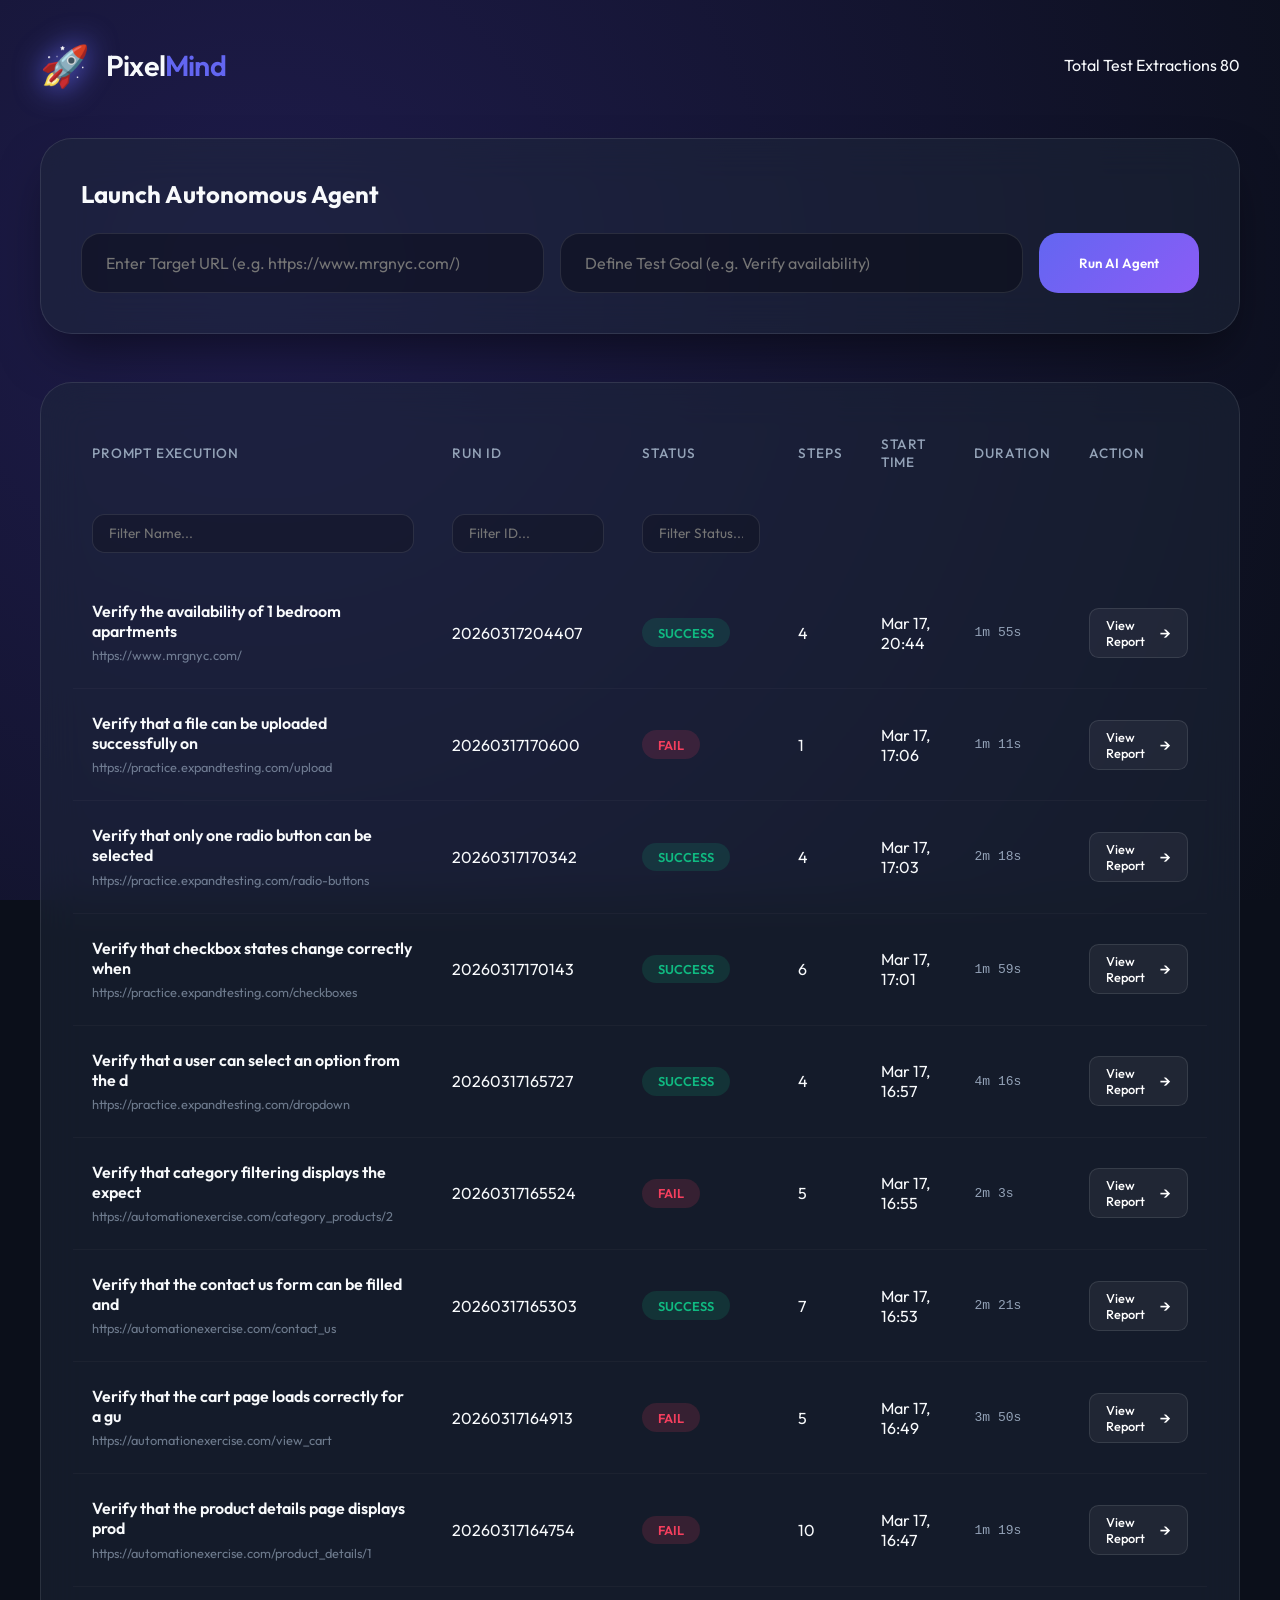
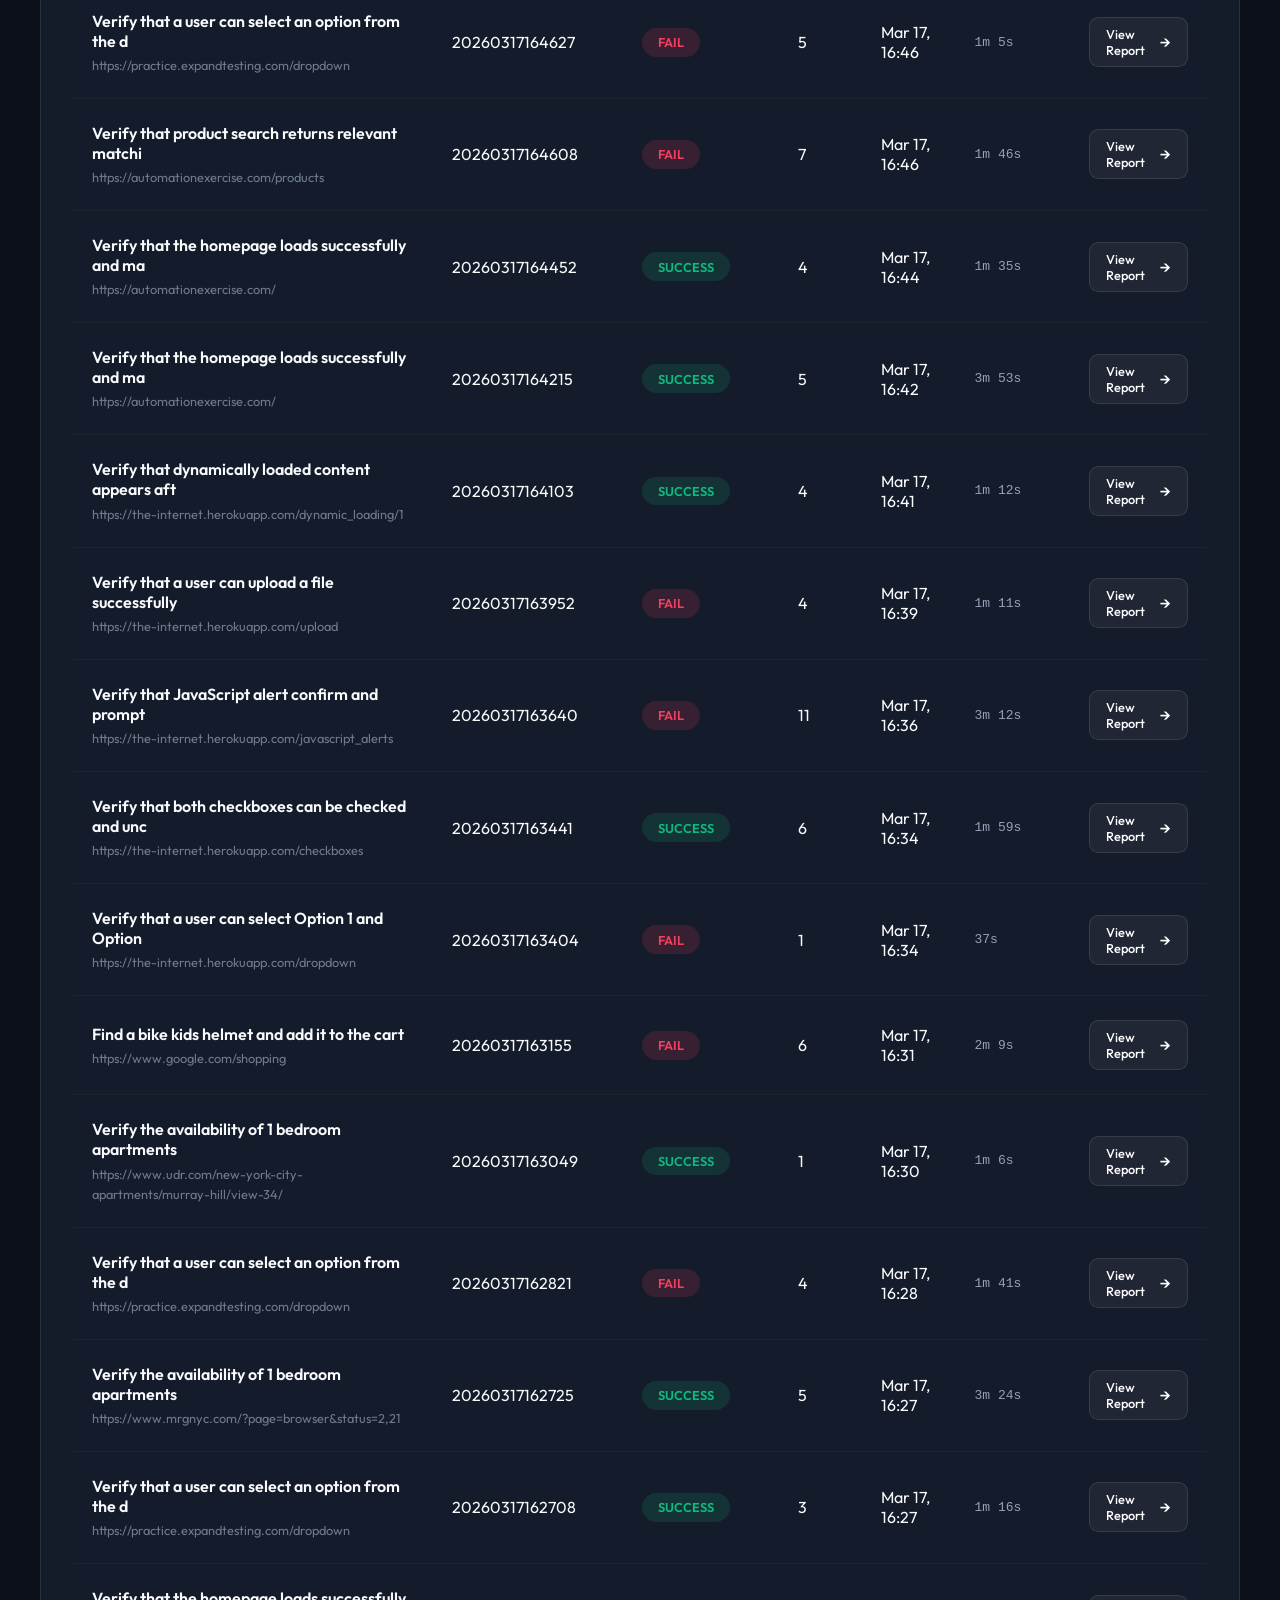
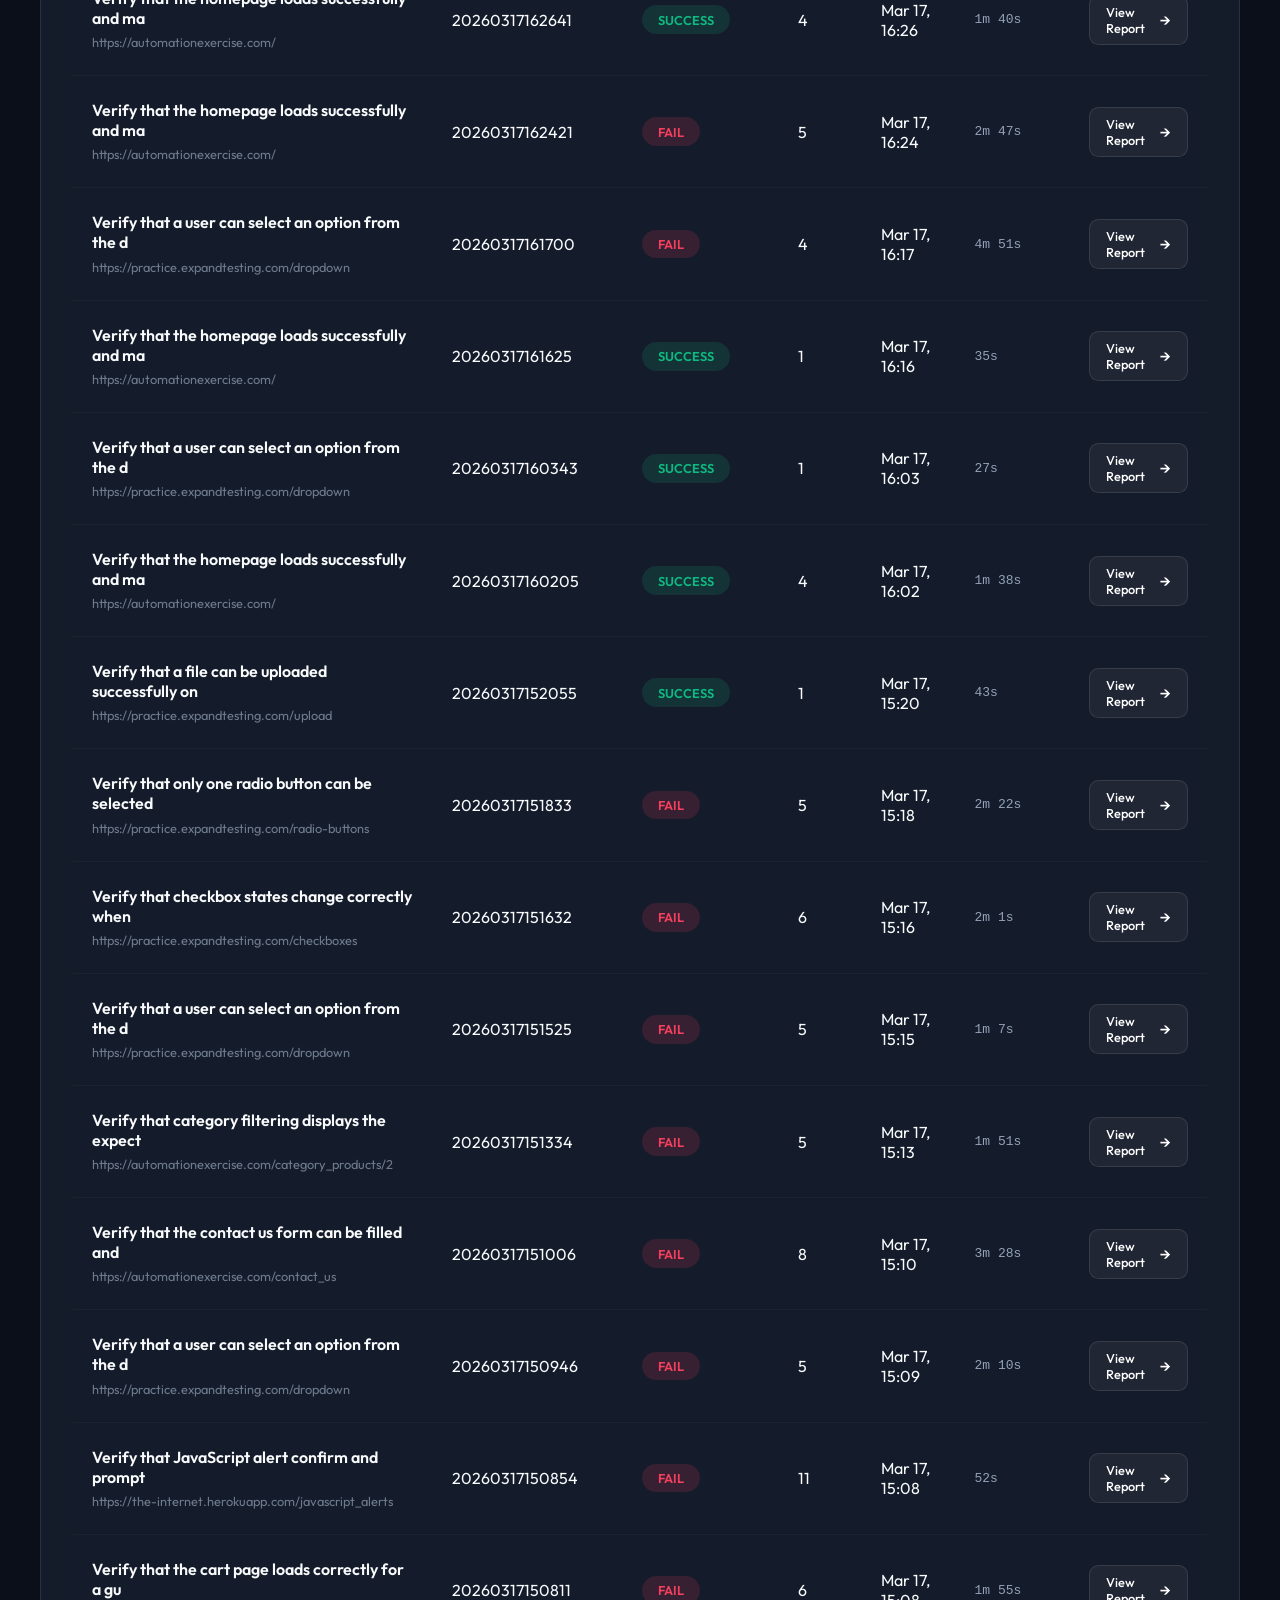
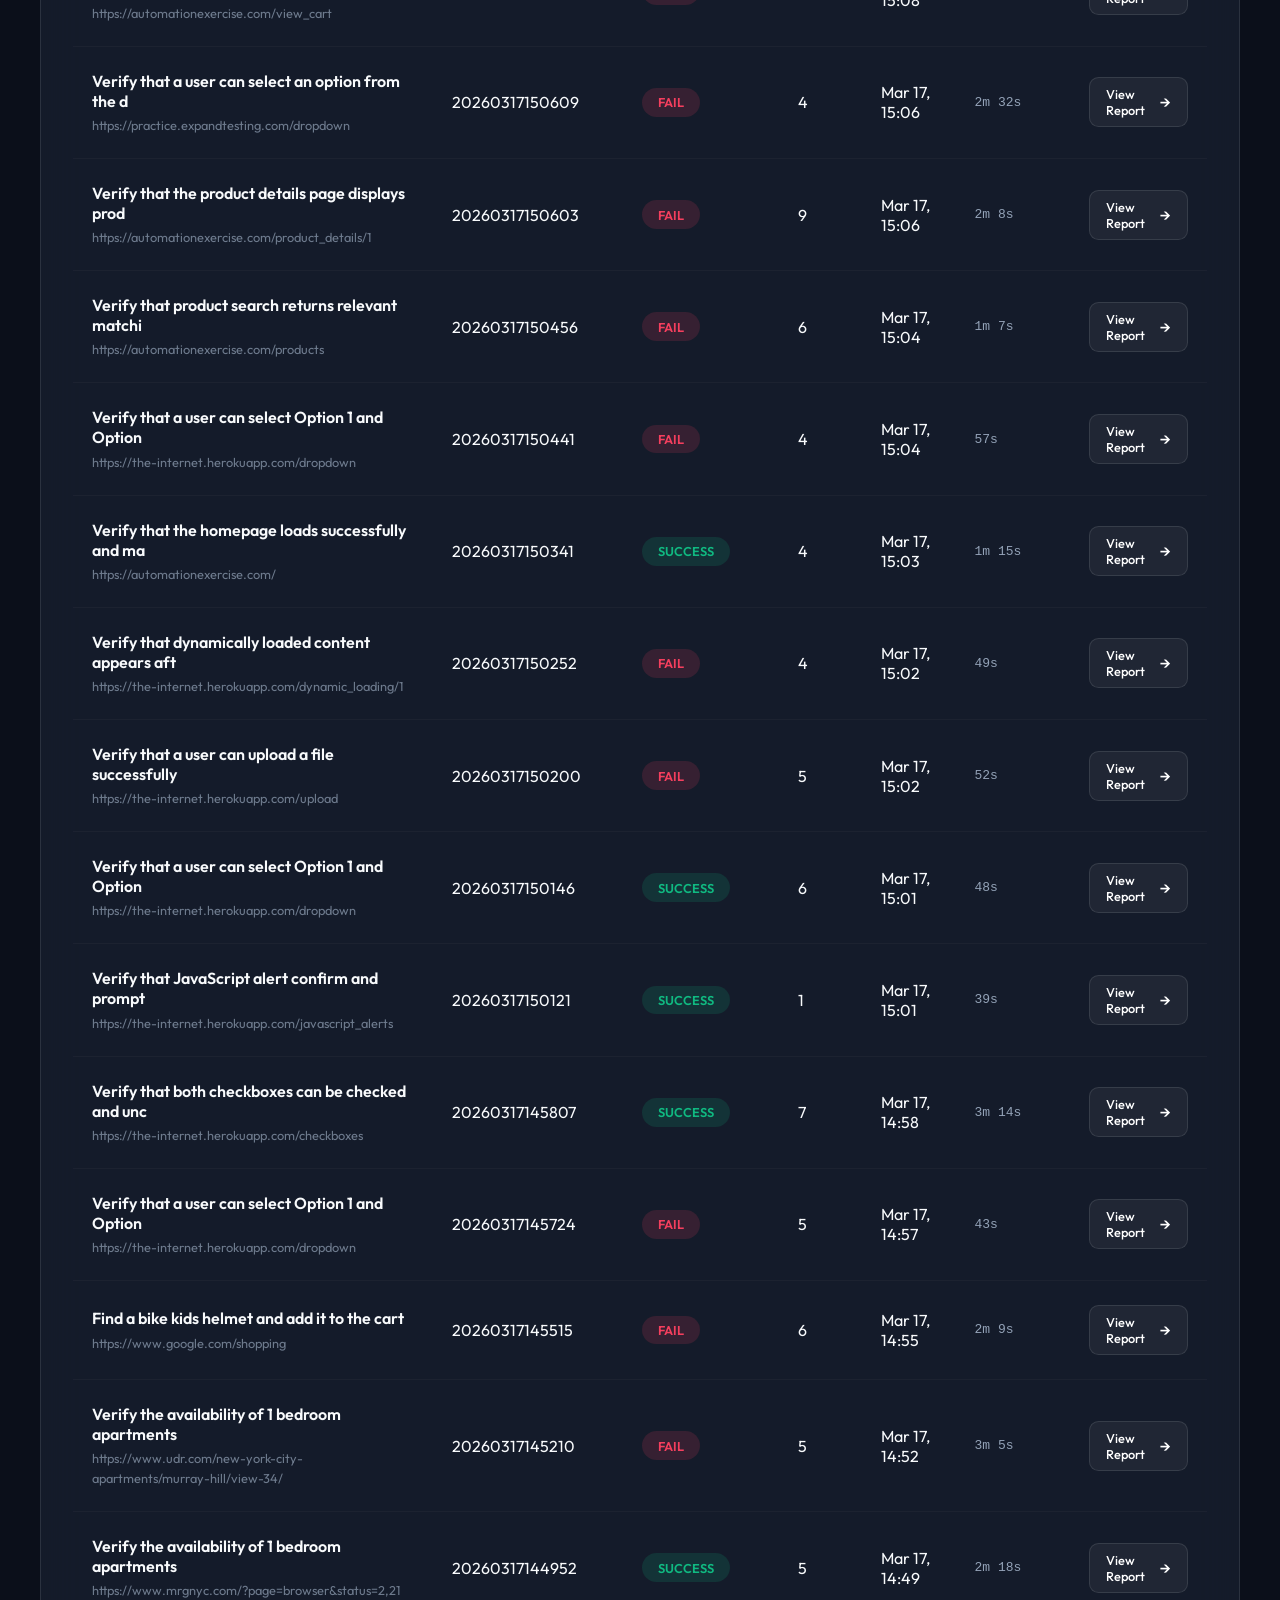
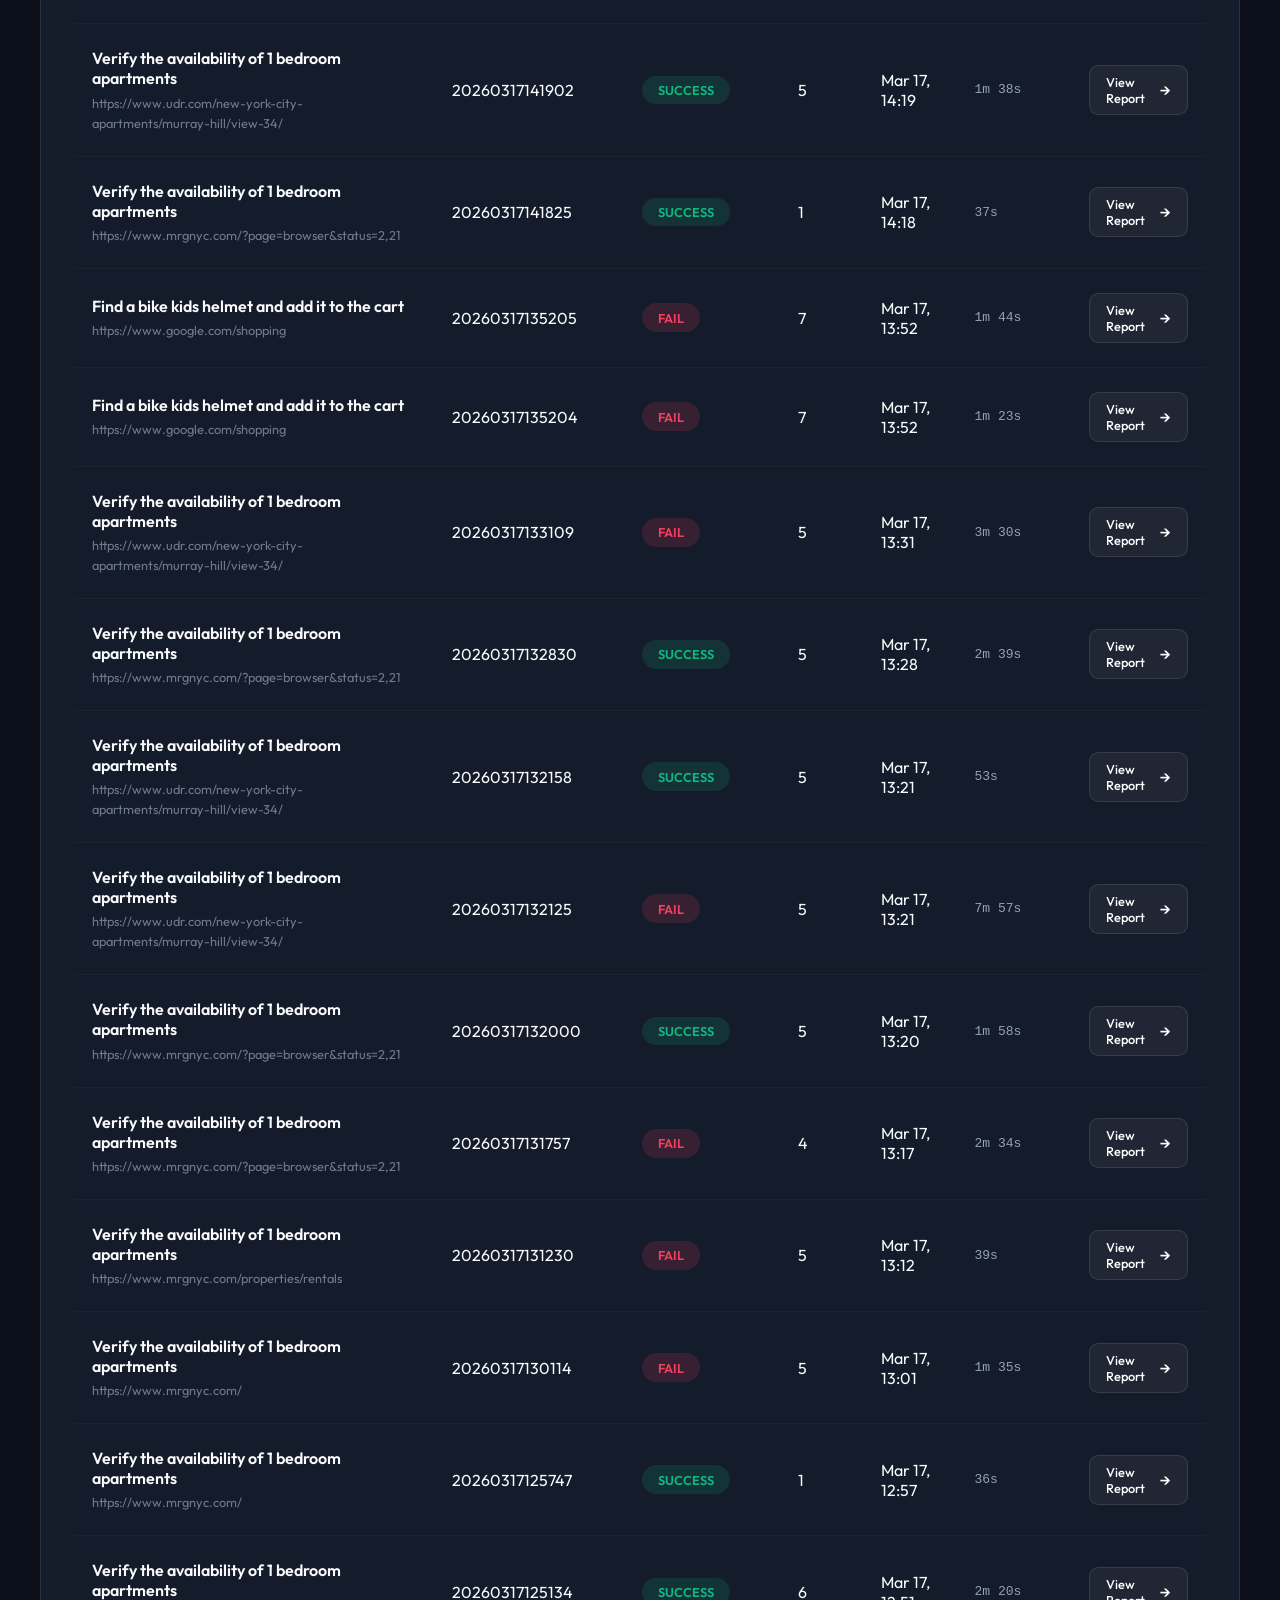
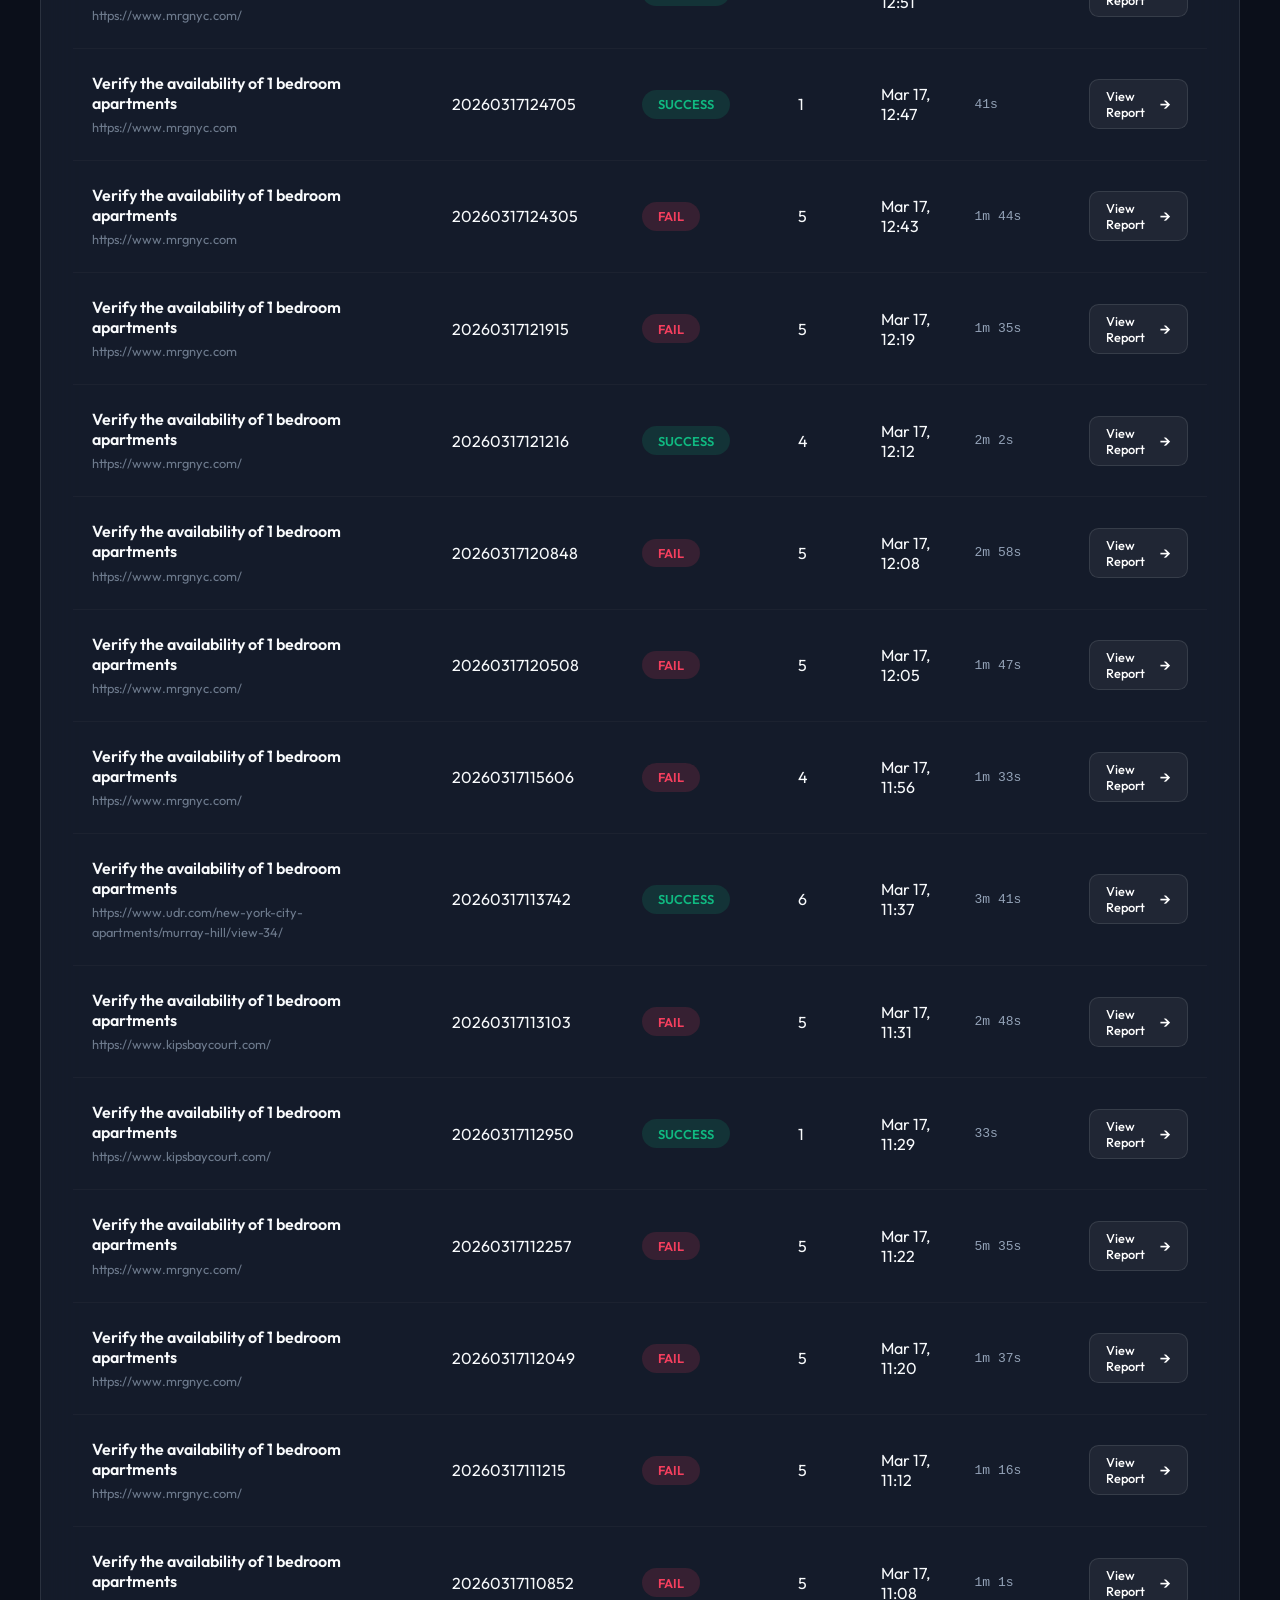
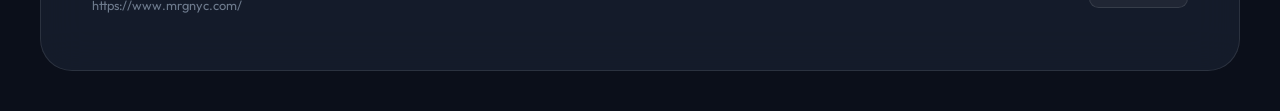
==== commit bc02e5f4: "Cpmmit" ====
--- a/dashboard/index.html
+++ b/dashboard/index.html
@@ -19,7 +19,7 @@
             <div class="stats">
                 <div class="stat-card">
                     <span class="label">Total Test Extractions</span>
-                    <span class="value">79</span>
+                    <span class="value">80</span>
                 </div>
             </div>
         </header>
@@ -68,6 +68,19 @@
                             
         <tr>
             <td>
+                <span class="run-name">Verify the availability of 1 bedroom apartments</span>
+                <span class="run-url">https://www.mrgnyc.com/</span>
+            </td>
+            <td>20260317204407</td>
+            <td><span class="status-pill success">SUCCESS</span></td>
+            <td>4</td>
+            <td>Mar 17, 20:44</td>
+            <td class="run-duration">1m 55s</td>
+            <td><a href="report_20260317_204407_Verify_the_availability_of_1_bedroom_apartments.html" class="view-btn">View Report</a></td>
+        </tr>
+        
+        <tr>
+            <td>
                 <span class="run-name">Verify that a file can be uploaded successfully on</span>
                 <span class="run-url">https://practice.expandtesting.com/upload</span>
             </td>
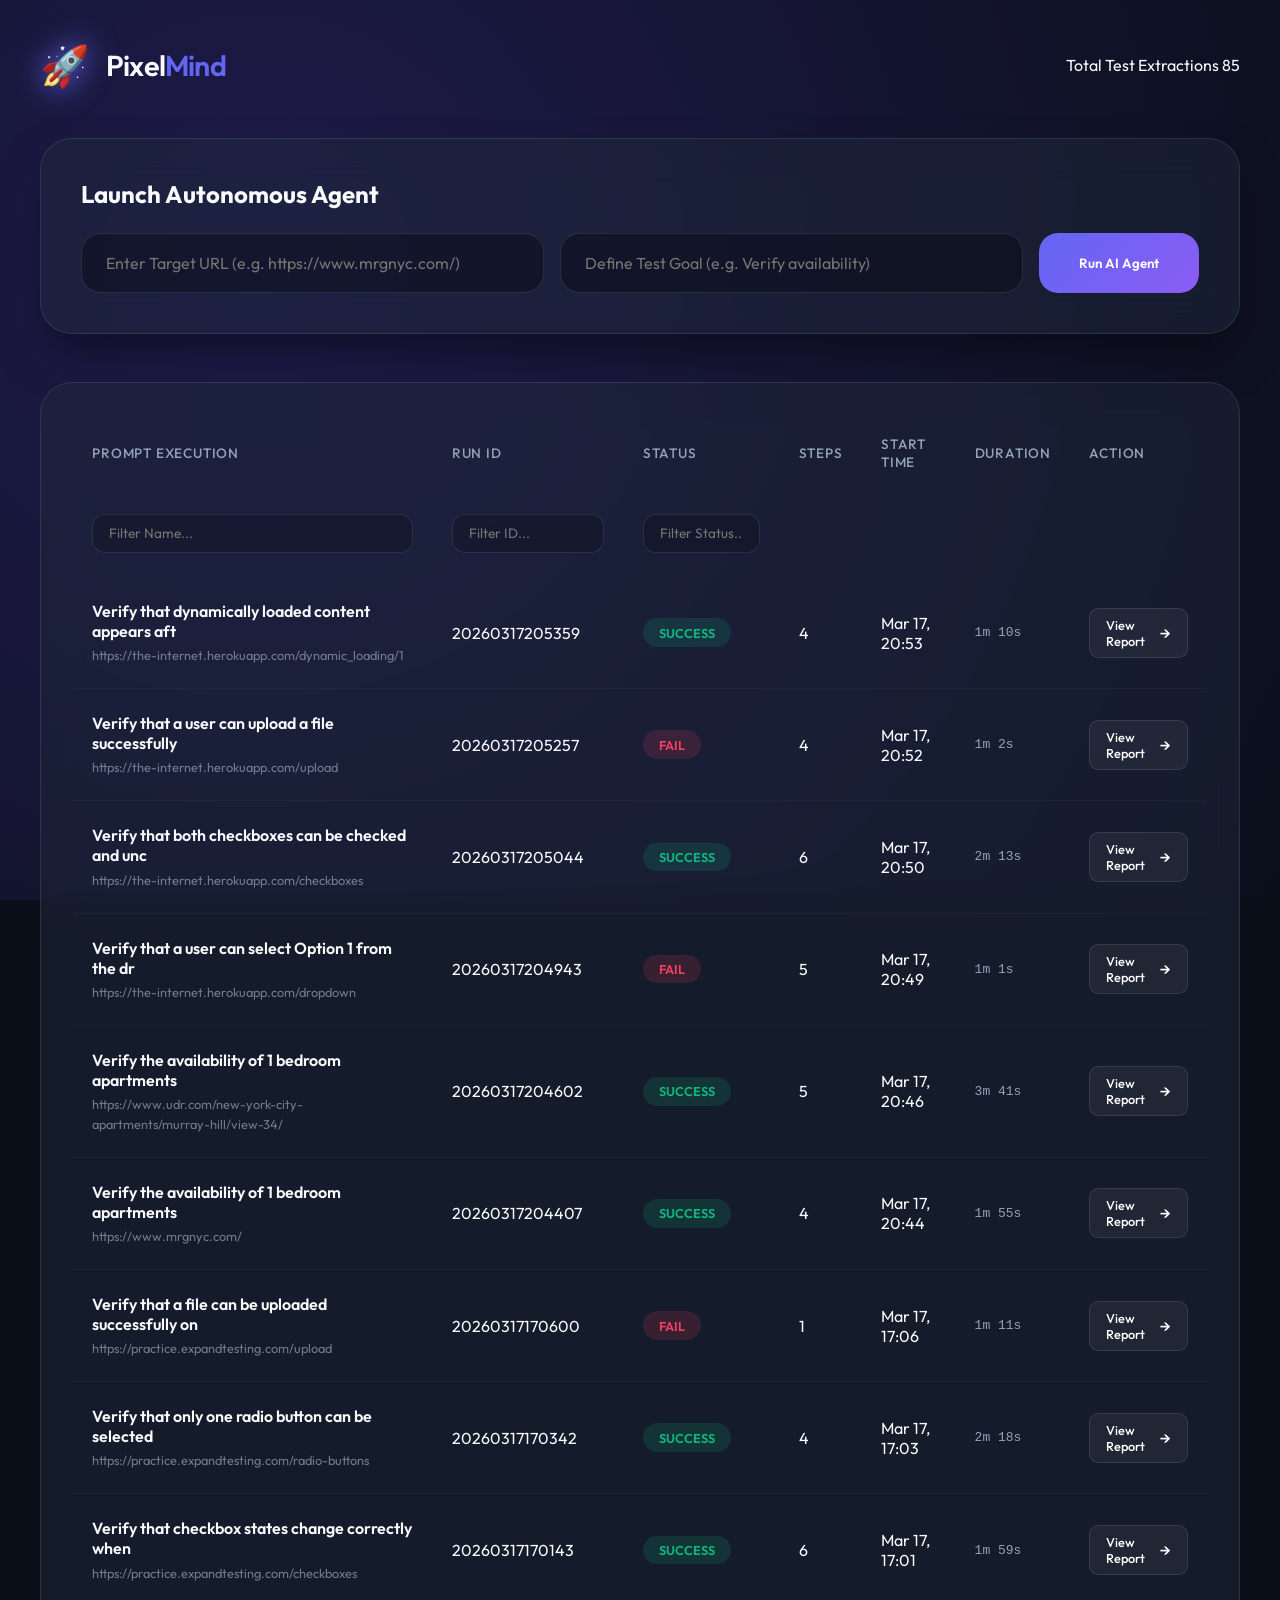
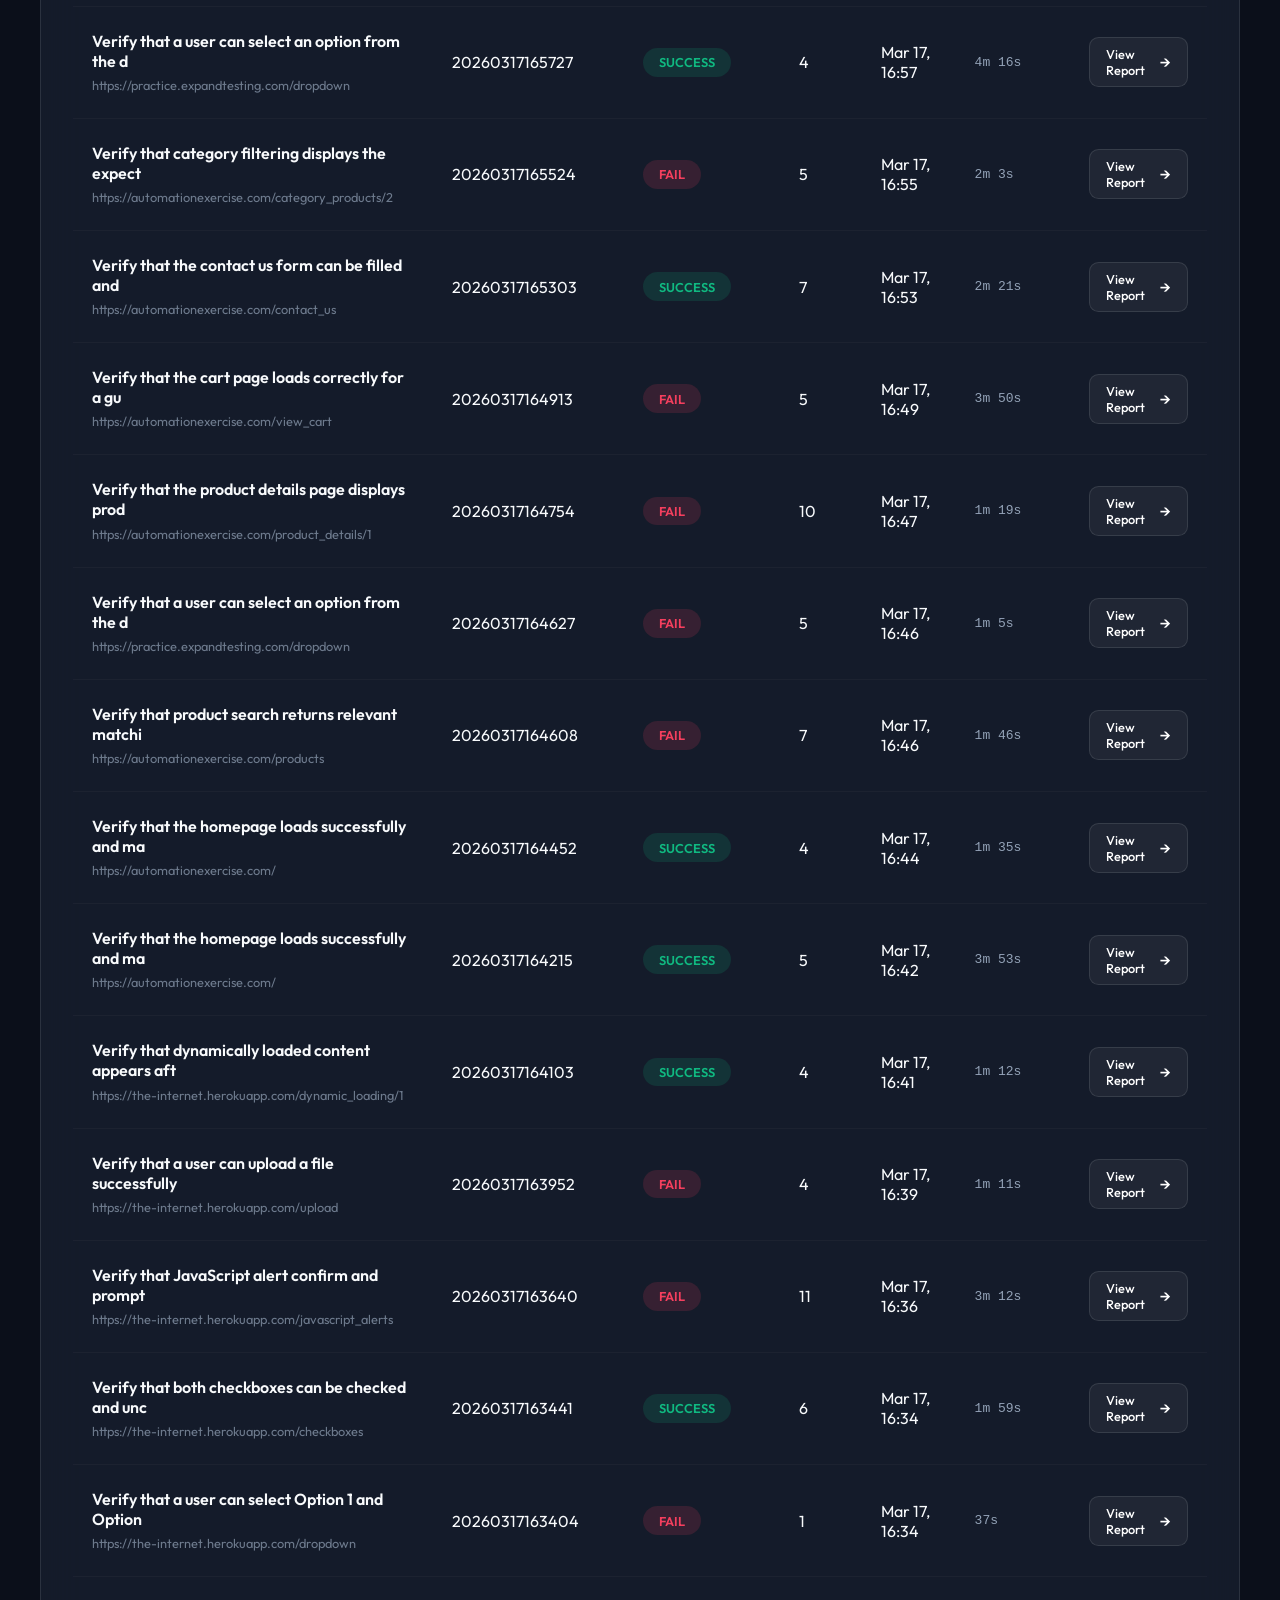
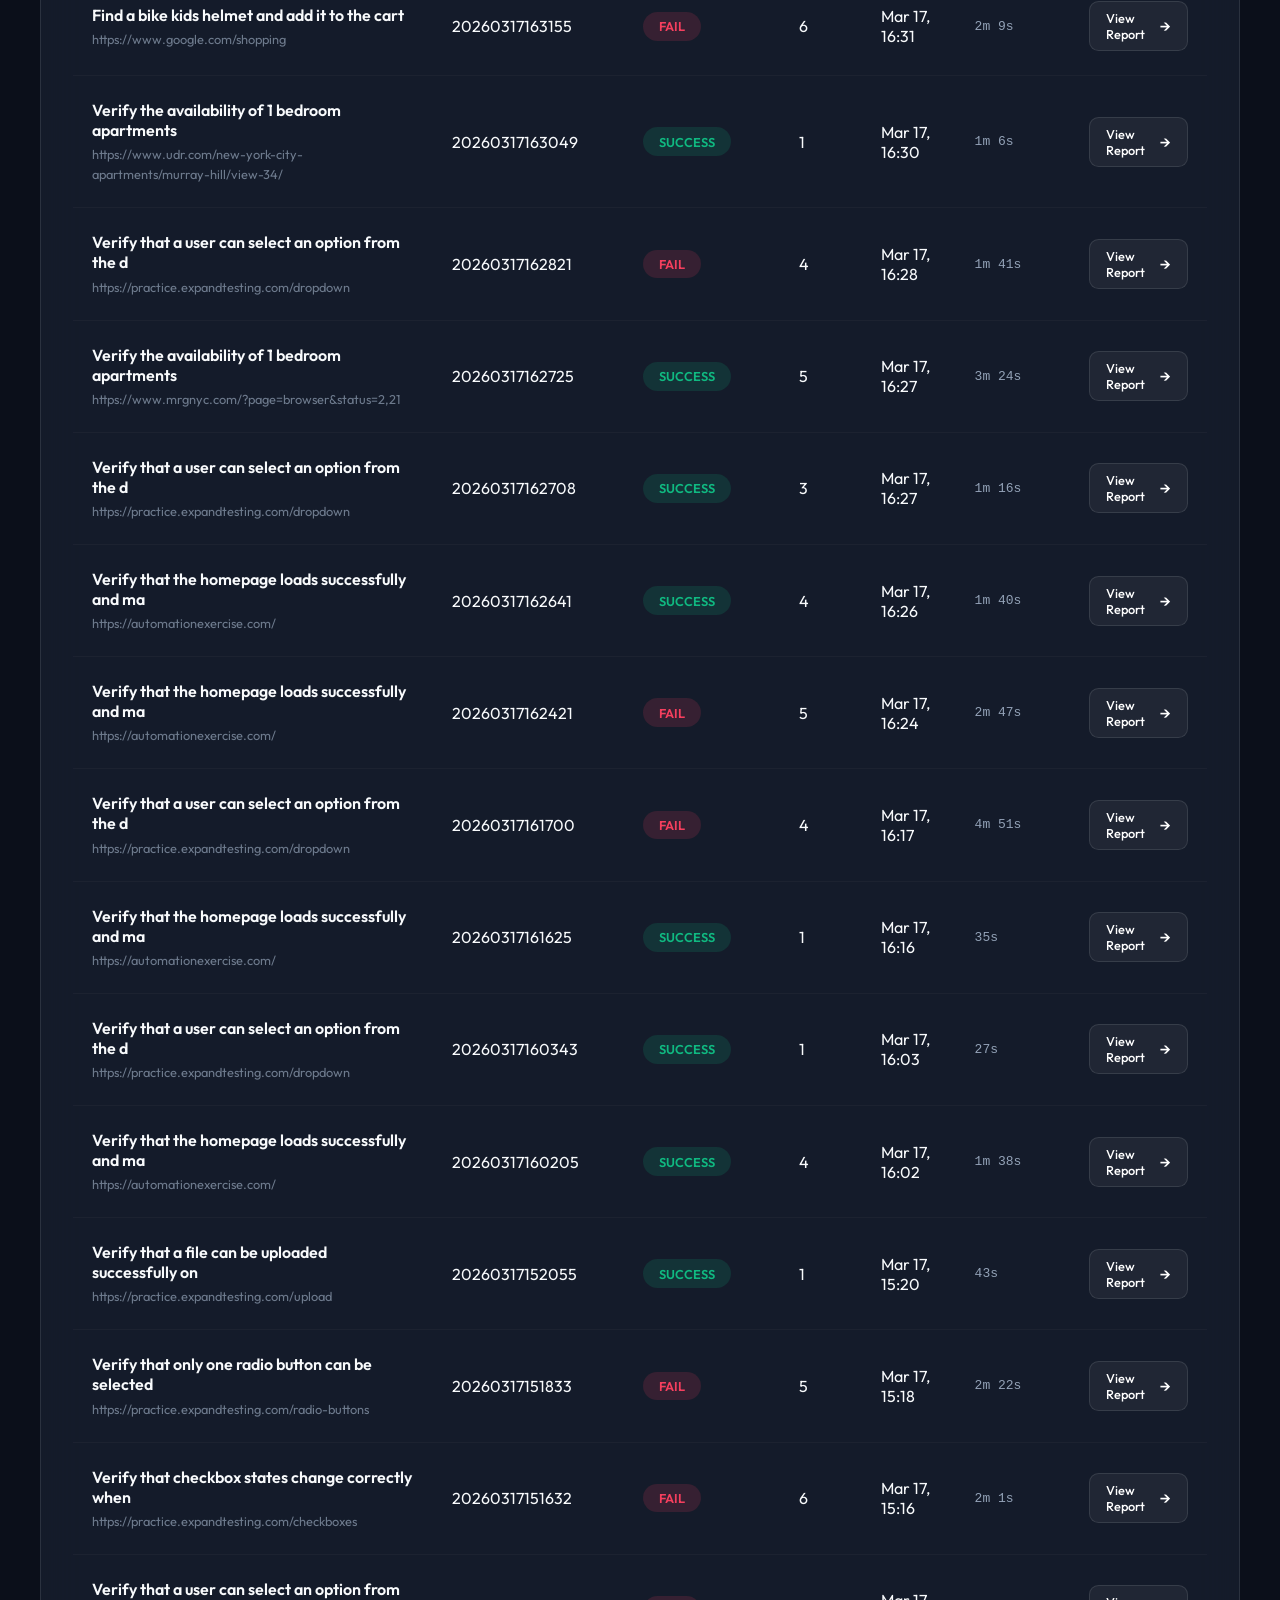
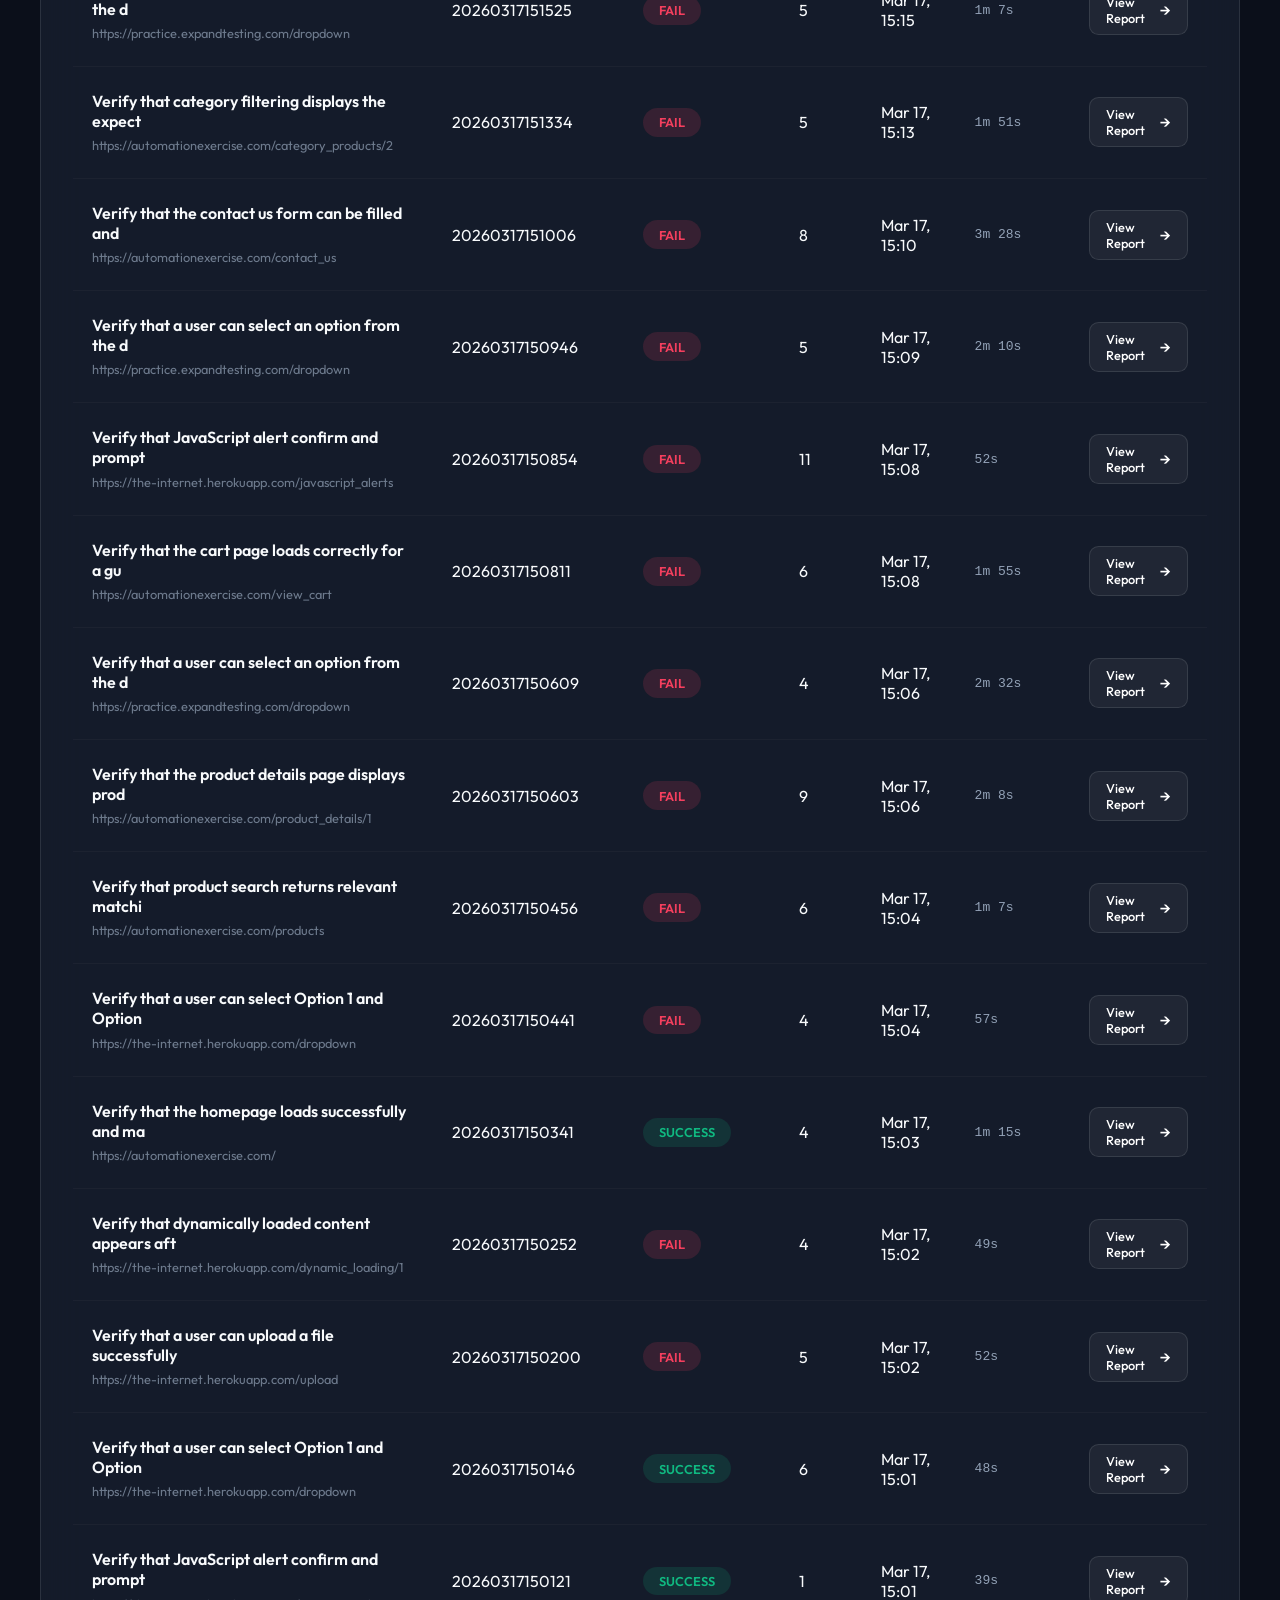
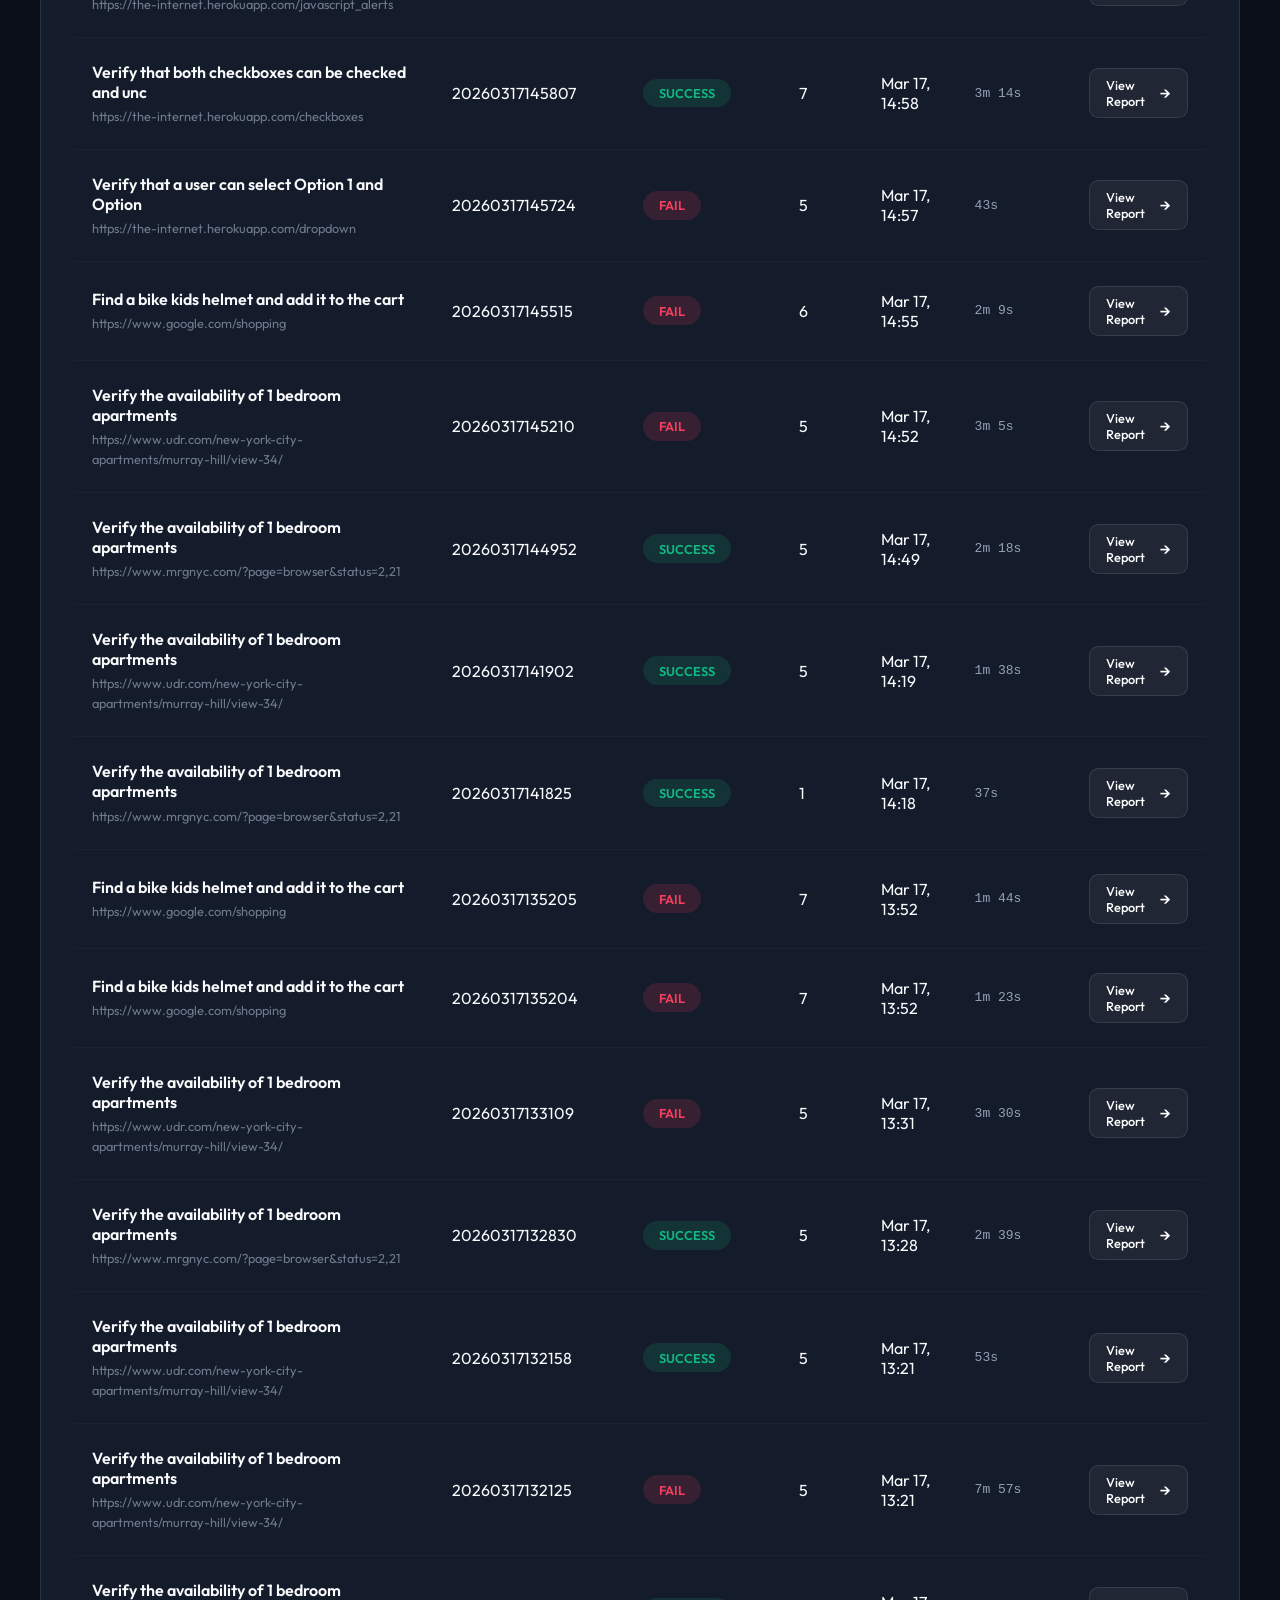
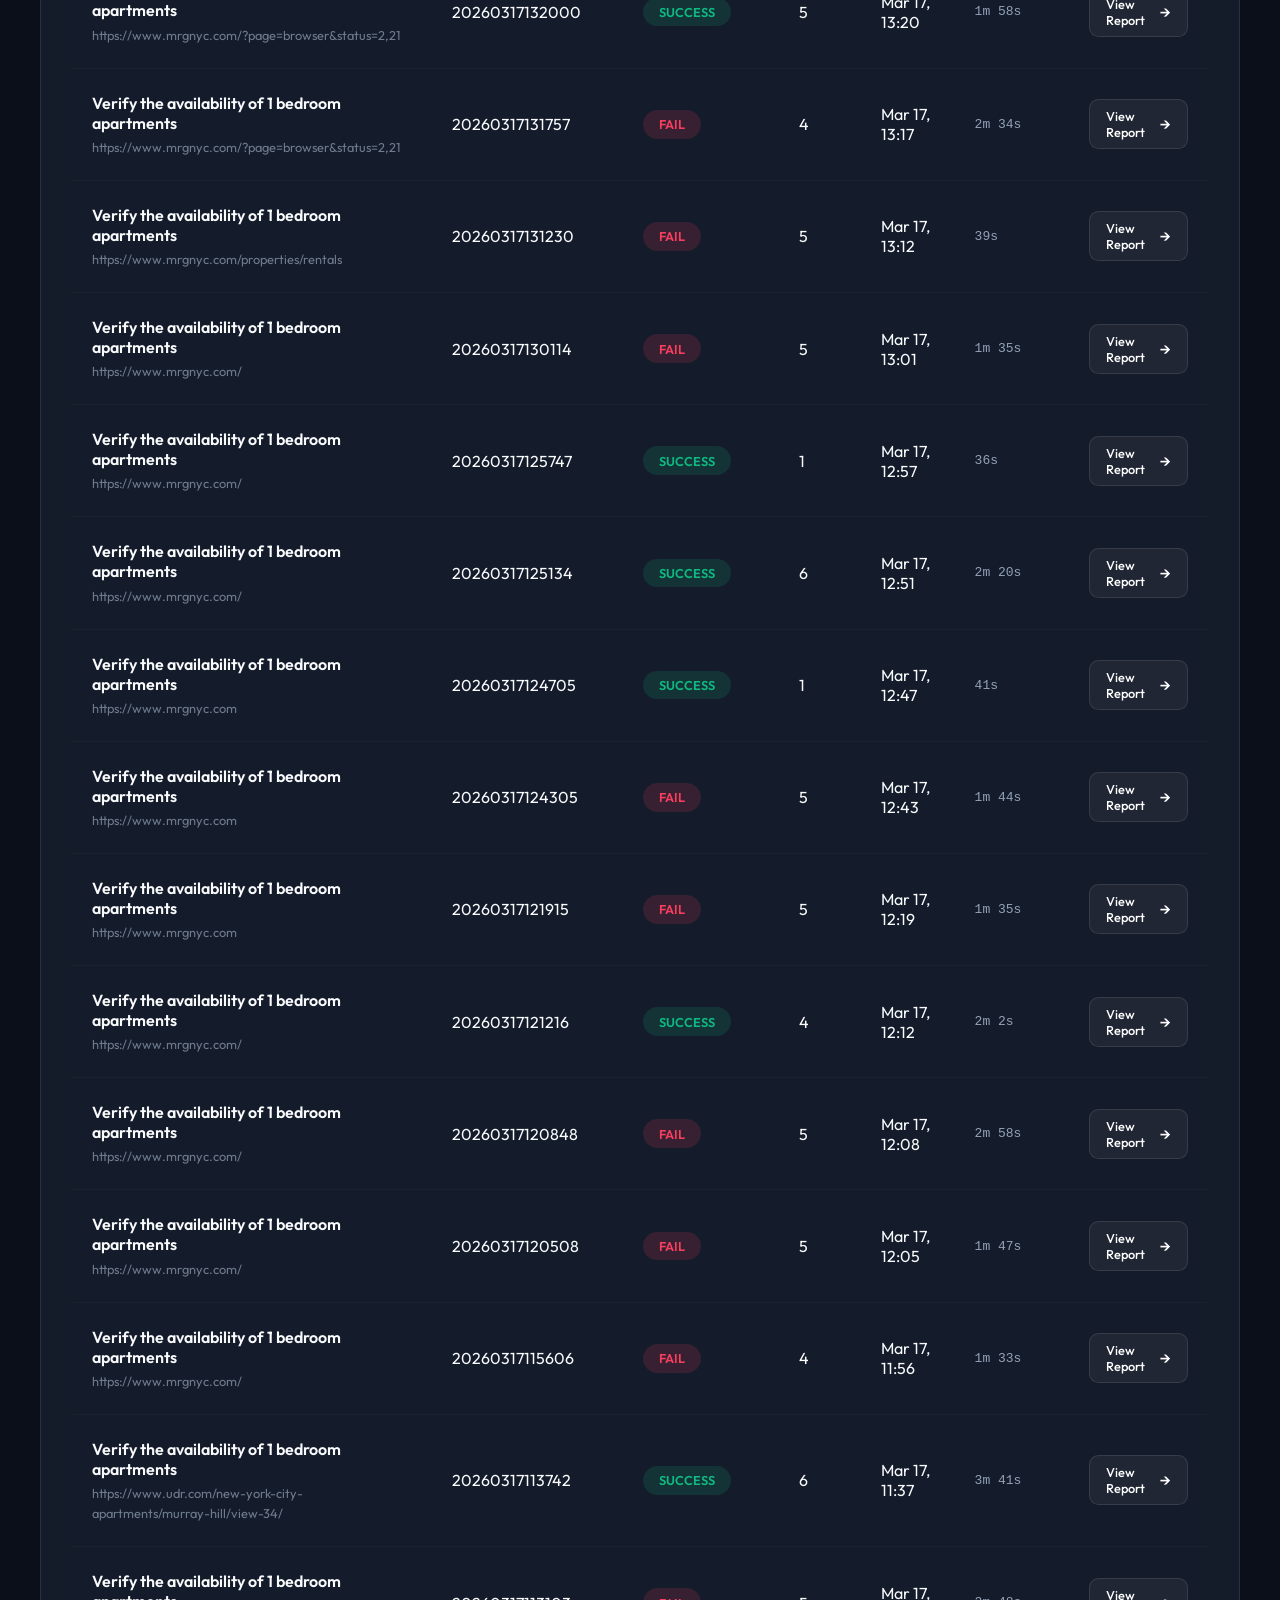
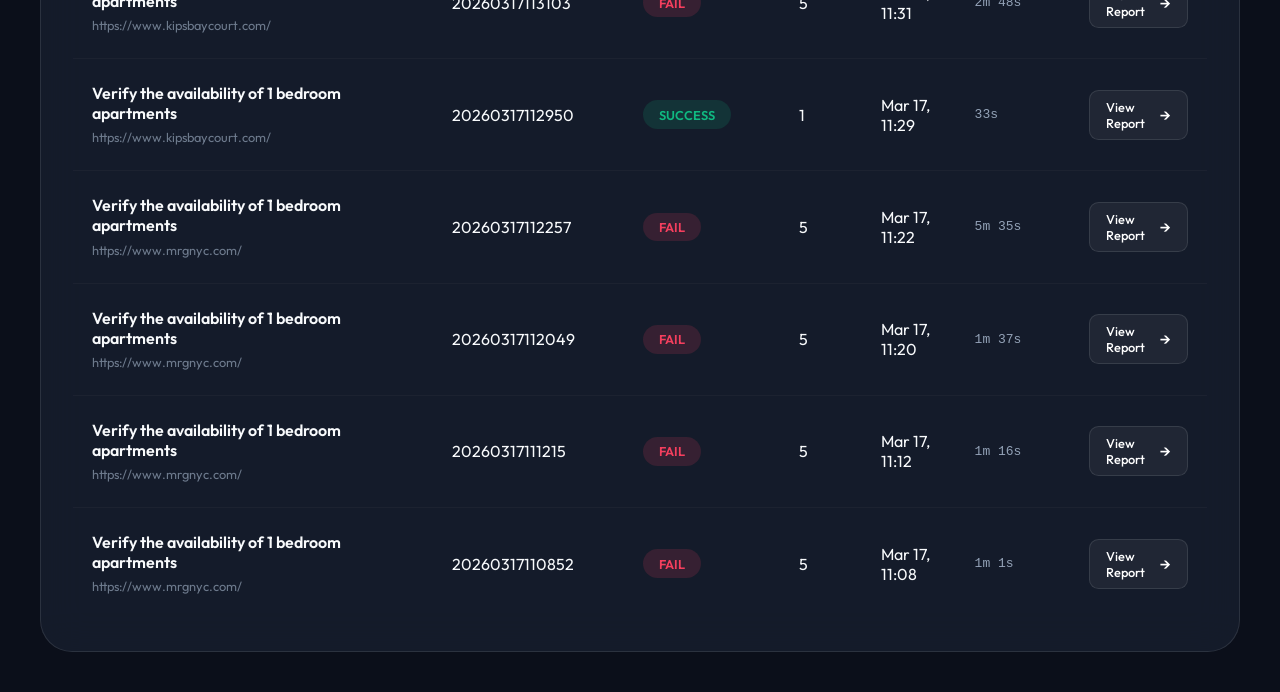
==== commit 66c202a8: "Updates" ====
--- a/dashboard/index.html
+++ b/dashboard/index.html
@@ -19,7 +19,7 @@
             <div class="stats">
                 <div class="stat-card">
                     <span class="label">Total Test Extractions</span>
-                    <span class="value">80</span>
+                    <span class="value">85</span>
                 </div>
             </div>
         </header>
@@ -68,6 +68,71 @@
                             
         <tr>
             <td>
+                <span class="run-name">Verify that dynamically loaded content appears aft</span>
+                <span class="run-url">https://the-internet.herokuapp.com/dynamic_loading/1</span>
+            </td>
+            <td>20260317205359</td>
+            <td><span class="status-pill success">SUCCESS</span></td>
+            <td>4</td>
+            <td>Mar 17, 20:53</td>
+            <td class="run-duration">1m 10s</td>
+            <td><a href="report_20260317_205359_Verify_that_dynamically_loaded_content_appears_aft.html" class="view-btn">View Report</a></td>
+        </tr>
+        
+        <tr>
+            <td>
+                <span class="run-name">Verify that a user can upload a file successfully </span>
+                <span class="run-url">https://the-internet.herokuapp.com/upload</span>
+            </td>
+            <td>20260317205257</td>
+            <td><span class="status-pill fail">FAIL</span></td>
+            <td>4</td>
+            <td>Mar 17, 20:52</td>
+            <td class="run-duration">1m 2s</td>
+            <td><a href="report_20260317_205257_Verify_that_a_user_can_upload_a_file_successfully_.html" class="view-btn">View Report</a></td>
+        </tr>
+        
+        <tr>
+            <td>
+                <span class="run-name">Verify that both checkboxes can be checked and unc</span>
+                <span class="run-url">https://the-internet.herokuapp.com/checkboxes</span>
+            </td>
+            <td>20260317205044</td>
+            <td><span class="status-pill success">SUCCESS</span></td>
+            <td>6</td>
+            <td>Mar 17, 20:50</td>
+            <td class="run-duration">2m 13s</td>
+            <td><a href="report_20260317_205044_Verify_that_both_checkboxes_can_be_checked_and_unc.html" class="view-btn">View Report</a></td>
+        </tr>
+        
+        <tr>
+            <td>
+                <span class="run-name">Verify that a user can select Option 1 from the dr</span>
+                <span class="run-url">https://the-internet.herokuapp.com/dropdown</span>
+            </td>
+            <td>20260317204943</td>
+            <td><span class="status-pill fail">FAIL</span></td>
+            <td>5</td>
+            <td>Mar 17, 20:49</td>
+            <td class="run-duration">1m 1s</td>
+            <td><a href="report_20260317_204943_Verify_that_a_user_can_select_Option_1_from_the_dr.html" class="view-btn">View Report</a></td>
+        </tr>
+        
+        <tr>
+            <td>
+                <span class="run-name">Verify the availability of 1 bedroom apartments</span>
+                <span class="run-url">https://www.udr.com/new-york-city-apartments/murray-hill/view-34/</span>
+            </td>
+            <td>20260317204602</td>
+            <td><span class="status-pill success">SUCCESS</span></td>
+            <td>5</td>
+            <td>Mar 17, 20:46</td>
+            <td class="run-duration">3m 41s</td>
+            <td><a href="report_20260317_204602_Verify_the_availability_of_1_bedroom_apartments.html" class="view-btn">View Report</a></td>
+        </tr>
+        
+        <tr>
+            <td>
                 <span class="run-name">Verify the availability of 1 bedroom apartments</span>
                 <span class="run-url">https://www.mrgnyc.com/</span>
             </td>
